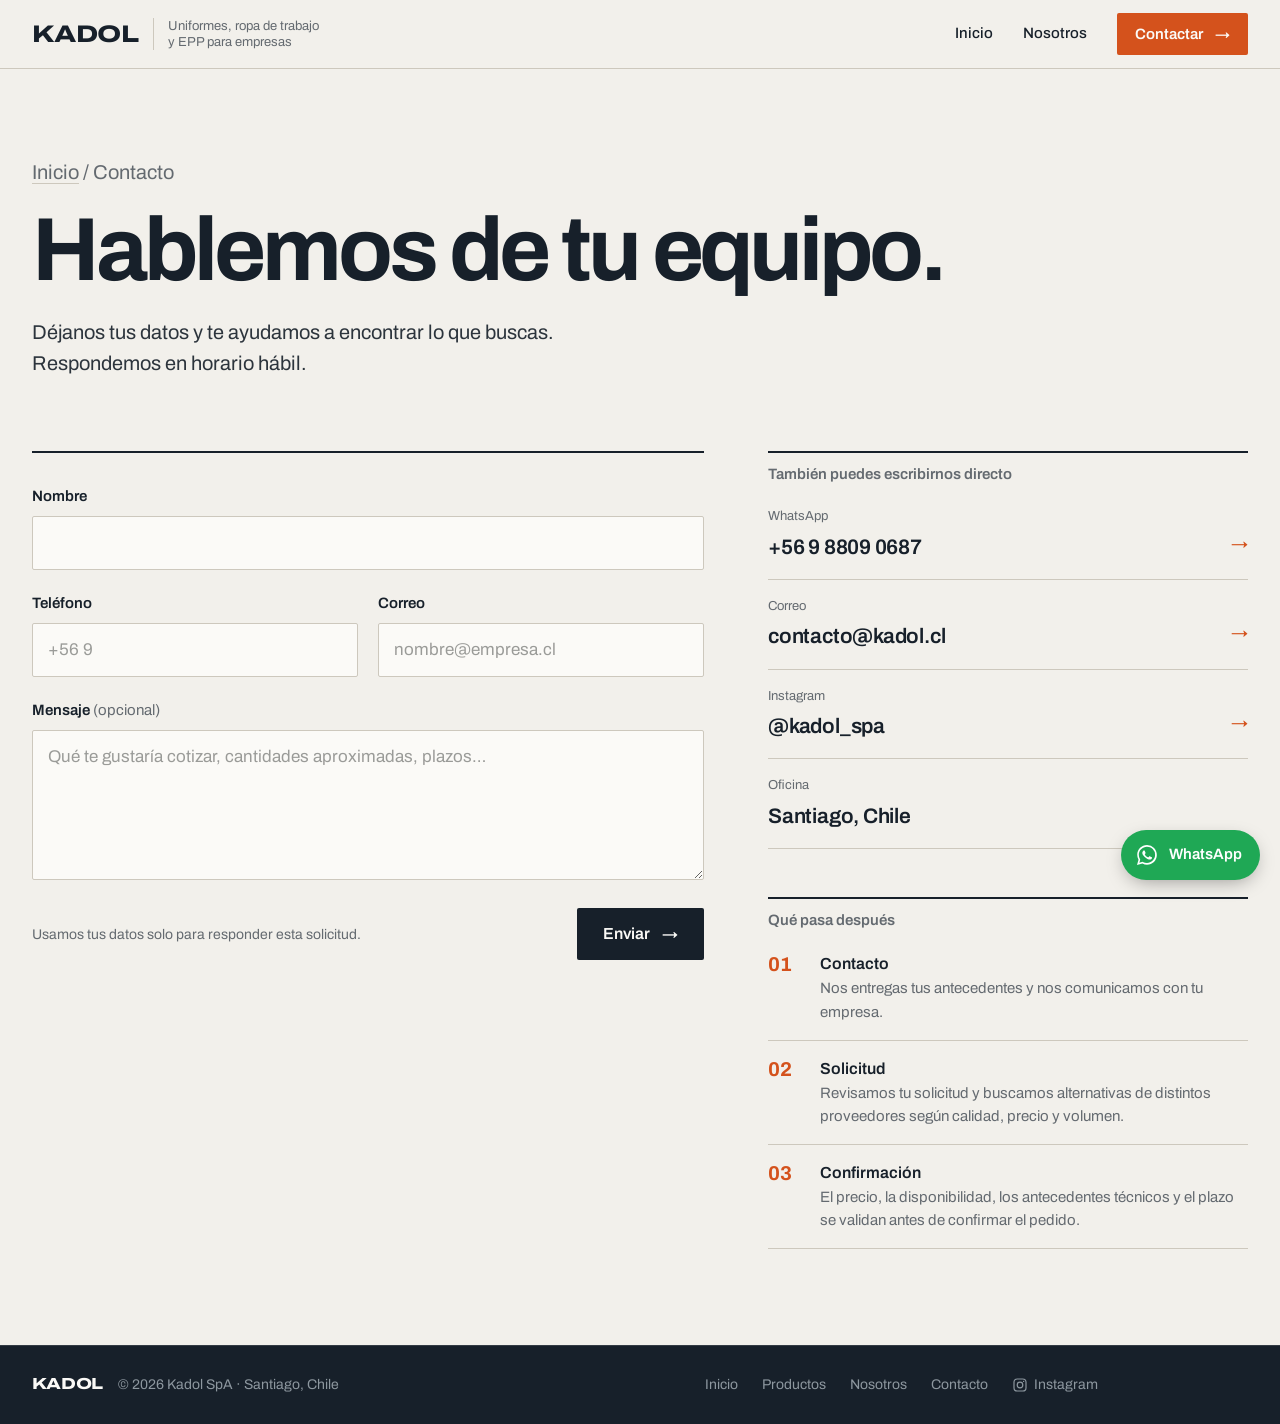
==== contacto.html @ 460bca26 "Rediseño y simplificación del sitio - Home con propuesta de valor, clientes, líneas de trabajo agrup" ====
<!DOCTYPE html>
<html lang="es-CL">
<head>
  <meta charset="UTF-8">
  <meta name="viewport" content="width=device-width, initial-scale=1">
  <title>Contacto | Kadol</title>
  <meta name="description" content="Déjanos tu nombre, teléfono y correo y te contactamos para cotizar uniformes, ropa de trabajo, calzado o EPP para tu empresa.">
  <link rel="canonical" href="https://kadoluniformes.cl/contacto.html">
  <meta property="og:type" content="website">
  <meta property="og:locale" content="es_CL">
  <meta property="og:site_name" content="Kadol">
  <meta property="og:title" content="Contacto | Kadol">
  <meta property="og:description" content="Déjanos tu nombre, teléfono y correo y te contactamos para cotizar uniformes, ropa de trabajo, calzado o EPP para tu empresa.">
  <meta property="og:url" content="https://kadoluniformes.cl/contacto.html">
  <meta property="og:image" content="https://kadoluniformes.cl/assets/img/og-kadol.jpg">
  <meta name="theme-color" content="#f2f0eb">
  <link rel="icon" href="assets/img/favicon.svg" type="image/svg+xml">
  <link rel="preconnect" href="https://fonts.googleapis.com">
  <link rel="preconnect" href="https://fonts.gstatic.com" crossorigin>
  <link href="https://fonts.googleapis.com/css2?family=Archivo:wdth,wght@100..125,400..800&amp;display=swap" rel="stylesheet">
  <link rel="stylesheet" href="assets/css/site.css">
</head>
<body>
  <header class="site-header">
    <div class="wrap">
      <a href="./" class="brand" aria-label="Kadol, inicio">
        <span class="wordmark">KADOL</span>
        <span class="brand-desc">Uniformes, ropa de trabajo<br>y EPP para empresas</span>
      </a>
      <nav class="nav" aria-label="Principal">
        <a href="./">Inicio</a>
        <a href="nosotros.html">Nosotros</a>
        <a href="contacto.html" class="btn" aria-current="page">Contactar <span class="arr" aria-hidden="true">→</span></a>
      </nav>
    </div>
  </header>

  <main>
    <section class="page-top">
      <div class="wrap">
        <p class="crumb"><a href="./">Inicio</a> / Contacto</p>
        <h1>Hablemos de tu equipo.</h1>
        <p>Déjanos tus datos y te ayudamos a encontrar lo que buscas. Respondemos en horario hábil.</p>
      </div>
    </section>

    <div class="wrap contact">
      <form id="contact-form" class="form" action="https://formsubmit.co/ajax/contacto@kadol.cl" method="POST" novalidate>
        <input type="hidden" name="_subject" value="Nuevo contacto desde kadoluniformes.cl">
        <input type="hidden" name="_template" value="table">
        <input type="hidden" name="_captcha" value="false">
        <input type="hidden" name="familia" value="">
        <div class="hp" aria-hidden="true"><label>No completar <input type="text" name="_honey" tabindex="-1" autocomplete="off"></label></div>
        <label class="field field--full">Nombre
          <input type="text" name="nombre" required autocomplete="name">
        </label>
        <label class="field">Teléfono
          <input type="tel" name="telefono" required autocomplete="tel" inputmode="tel" placeholder="+56 9">
        </label>
        <label class="field">Correo
          <input type="email" name="email" required autocomplete="email" placeholder="nombre@empresa.cl">
        </label>
        <label class="field field--full"><span>Mensaje <span class="opt">(opcional)</span></span>
          <textarea name="mensaje" rows="5" placeholder="Qué te gustaría cotizar, cantidades aproximadas, plazos…"></textarea>
        </label>
        <div id="form-status" class="form-status" role="status" aria-live="polite"></div>
        <div class="form-foot">
          <p class="form-note">Usamos tus datos solo para responder esta solicitud.</p>
          <button type="submit" class="btn">Enviar <span class="arr" aria-hidden="true">→</span></button>
        </div>
      </form>

      <aside class="side">
        <div>
          <h2>También puedes escribirnos directo</h2>
          <div class="side-list">
            <a href="https://wa.me/56988090687?text=Hola%20Kadol%2C%20quiero%20cotizar%20vestuario%20para%20mi%20equipo." target="_blank" rel="noopener"><small>WhatsApp</small><strong>+56 9 8809 0687</strong><span class="arr" aria-hidden="true">→</span></a>
            <a href="mailto:contacto@kadol.cl"><small>Correo</small><strong>contacto@kadol.cl</strong><span class="arr" aria-hidden="true">→</span></a>
            <a href="https://www.instagram.com/kadol_spa/" target="_blank" rel="noopener"><small>Instagram</small><strong>@kadol_spa</strong><span class="arr" aria-hidden="true">→</span></a>
            <div><small>Oficina</small><strong>Santiago, Chile</strong></div>
          </div>
        </div>
        <div>
          <h2>Qué pasa después</h2>
          <ol class="side-steps">
            <li><span class="num">01</span><span><b>Contacto</b>Nos entregas tus antecedentes y nos comunicamos con tu empresa.</span></li>
            <li><span class="num">02</span><span><b>Solicitud</b>Revisamos tu solicitud y buscamos alternativas de distintos proveedores según calidad, precio y volumen.</span></li>
            <li><span class="num">03</span><span><b>Confirmación</b>El precio, la disponibilidad, los antecedentes técnicos y el plazo se validan antes de confirmar el pedido.</span></li>
          </ol>
        </div>
      </aside>
    </div>
  </main>

  <footer class="site-footer">
    <div class="wrap">
      <p><span class="wordmark">KADOL</span> &copy; <span data-year>2026</span> Kadol SpA · Santiago, Chile</p>
      <nav aria-label="Pie de página">
        <a href="./">Inicio</a>
        <a href="./#familias">Productos</a>
        <a href="nosotros.html">Nosotros</a>
        <a href="contacto.html">Contacto</a>
        <a href="https://www.instagram.com/kadol_spa/" target="_blank" rel="noopener" class="social" aria-label="Instagram de Kadol"><svg viewBox="0 0 24 24" fill="none" stroke="currentColor" stroke-width="1.8" aria-hidden="true"><rect x="3" y="3" width="18" height="18" rx="5"/><circle cx="12" cy="12" r="4.2"/><circle cx="17.4" cy="6.6" r="1" fill="currentColor" stroke="none"/></svg>Instagram</a>
      </nav>
    </div>
  </footer>

  <a href="https://wa.me/56988090687?text=Hola%20Kadol%2C%20quiero%20cotizar%20vestuario%20para%20mi%20equipo." target="_blank" rel="noopener" class="wa" aria-label="Escríbenos por WhatsApp"><svg viewBox="0 0 24 24" fill="currentColor" aria-hidden="true"><path d="M19.05 4.91A9.82 9.82 0 0 0 12.03 2C6.62 2 2.22 6.39 2.22 11.8c0 1.73.45 3.42 1.3 4.91L2 22l5.43-1.43a9.76 9.76 0 0 0 4.6 1.17h.01c5.4 0 9.79-4.4 9.79-9.8 0-2.62-1.02-5.08-2.78-6.99ZM12.04 20.1a8.13 8.13 0 0 1-4.14-1.13l-.3-.18-3.22.85.86-3.14-.2-.32a8.14 8.14 0 0 1-1.25-4.37c0-4.49 3.66-8.15 8.16-8.15 2.18 0 4.23.85 5.77 2.39a8.09 8.09 0 0 1 2.38 5.77c0 4.5-3.65 8.16-8.15 8.16Zm4.47-6.12c-.24-.12-1.41-.7-1.63-.79-.22-.08-.38-.12-.54.12-.16.24-.62.79-.76.95-.14.16-.28.18-.52.06-.24-.12-1-.37-1.9-1.18-.7-.62-1.17-1.39-1.31-1.62-.14-.24-.01-.36.11-.48.11-.11.24-.28.36-.42.12-.14.16-.24.24-.4.08-.16.04-.3-.02-.42-.06-.12-.54-1.3-.74-1.79-.2-.47-.4-.4-.54-.41h-.46c-.16 0-.42.06-.64.3-.22.24-.84.82-.84 1.99s.86 2.3.98 2.46c.12.16 1.68 2.56 4.07 3.59.57.24 1.01.39 1.35.5.57.18 1.08.16 1.49.1.45-.07 1.41-.58 1.61-1.15.2-.56.2-1.05.14-1.15-.06-.1-.22-.16-.46-.28Z"/></svg><span>WhatsApp</span></a>
  <script>document.querySelectorAll('[data-year]').forEach(function (n) { n.textContent = new Date().getFullYear(); });</script>
  <script>
    (function () {
      var familias = {
        corporativo: 'Vestuario Corporativo',
        universidades: 'Universidades e Institutos Profesionales',
        colegios: 'Colegios',
        conserjeria: 'Conserjería y Recepción',
        guardias: 'Guardias de Seguridad',
        industrial: 'Vestuario Industrial',
        mineria: 'Vestuario para Minería',
        vial: 'Vestuario Vial',
        epp: 'Protección Personal · EPP',
        calzado: 'Calzado',
        medico: 'Personal Médico',
        tens: 'TENS y Personal de Salud',
        cocina: 'Personal de Cocina'
      };
      var form = document.getElementById('contact-form');
      var status = document.getElementById('form-status');
      var button = form.querySelector('button[type="submit"]');
      var label = button.innerHTML;
      var familia = new URLSearchParams(location.search).get('familia');
      if (familia && familias[familia]) {
        form.elements.familia.value = familias[familia];
        form.elements.mensaje.value = 'Me interesa cotizar: ' + familias[familia] + '.\n';
      }

      form.addEventListener('submit', function (event) {
        event.preventDefault();
        if (!form.reportValidity()) return;
        status.className = 'form-status';
        button.disabled = true;
        button.textContent = 'Enviando…';

        fetch(form.action, { method: 'POST', headers: { 'Accept': 'application/json' }, body: new FormData(form) })
          .then(function (res) { return res.json().then(function (data) { return { ok: res.ok, data: data }; }); })
          .then(function (r) {
            if (!r.ok || String(r.data.success) !== 'true') throw new Error(r.data.message || 'Error');
            form.reset();
            status.textContent = 'Gracias. Recibimos tus datos y te contactaremos a la brevedad.';
            status.className = 'form-status is-ok';
          })
          .catch(function () {
            status.innerHTML = 'No pudimos enviar el formulario. Escríbenos a <a href="mailto:contacto@kadol.cl">contacto@kadol.cl</a> o por <a href="https://wa.me/56988090687?text=Hola%20Kadol%2C%20quiero%20cotizar%20vestuario%20para%20mi%20equipo." target="_blank" rel="noopener">WhatsApp</a>.';
            status.className = 'form-status is-error';
          })
          .finally(function () {
            button.disabled = false;
            button.innerHTML = label;
          });
      });
    })();
  </script>
</body>
</html>
---- assets/css/site.css ----
/* Kadol — sistema visual tipo catálogo */
:root {
  --paper: #f2f0eb;
  --paper-2: #e7e3da;
  --white: #fbfaf7;
  --ink: #17202a;
  --text: #2c343c;
  --muted: #646a70;
  --rule: #cdc8bd;
  --rule-strong: #17202a;
  --accent: #d4521c;
  --wrap: 1280px;
  --gutter: 32px;
  --font: "Archivo", system-ui, -apple-system, "Segoe UI", sans-serif;
}

*, *::before, *::after { box-sizing: border-box; }
html { -webkit-text-size-adjust: 100%; scroll-behavior: smooth; }
body {
  margin: 0;
  font-family: var(--font);
  font-size: 17px;
  line-height: 1.55;
  color: var(--text);
  background: var(--paper);
  -webkit-font-smoothing: antialiased;
}
img { display: block; max-width: 100%; height: auto; }
a { color: inherit; text-decoration: none; }
p, h1, h2, h3, h4, ul, ol, figure { margin: 0; padding: 0; }
ul, ol { list-style: none; }
h1, h2, h3, h4 { color: var(--ink); font-weight: 700; letter-spacing: -0.025em; line-height: 1.02; text-wrap: balance; }
:focus-visible { outline: 2px solid var(--accent); outline-offset: 3px; }
[id] { scroll-margin-top: 80px; }

.wrap { width: 100%; max-width: var(--wrap); margin: 0 auto; padding: 0 var(--gutter); }
.num { font-variant-numeric: tabular-nums; }

/* Secciones: regla gruesa + índice, título en la columna de contenido */
.sec { padding: 96px 0; }
.sec-rule {
  display: grid;
  grid-template-columns: 3fr 9fr;
  gap: 32px;
  padding-top: 14px;
  border-top: 2px solid var(--rule-strong);
  margin-bottom: 40px;
  font-size: 14px;
  color: var(--muted);
}
.sec-rule b { color: var(--ink); font-weight: 600; }
.sec-title { display: grid; grid-template-columns: 3fr 9fr; gap: 32px; margin-bottom: 56px; }
.sec-title > * { grid-column: 2; }
.sec-title h2 { font-size: clamp(38px, 5.2vw, 72px); letter-spacing: -0.035em; }
.sec-title p { margin-top: 18px; max-width: 560px; font-size: 19px; color: var(--muted); }

/* Botones y enlaces */
.btn {
  display: inline-flex;
  align-items: center;
  gap: 12px;
  min-height: 52px;
  padding: 0 26px;
  background: var(--ink);
  color: var(--white);
  font: 600 16px/1 var(--font);
  border: 0;
  border-radius: 2px;
  cursor: pointer;
  transition: background-color .15s;
}
.btn:hover { background: var(--accent); }
.btn:disabled { opacity: .6; cursor: progress; }
.arr { display: inline-block; transition: transform .15s; }
.btn:hover .arr { transform: translateX(3px); }
.link { border-bottom: 1px solid currentColor; padding-bottom: 1px; transition: color .15s; }
.link:hover { color: var(--accent); }

/* Header */
.site-header { position: sticky; top: 0; z-index: 50; background: var(--paper); border-bottom: 1px solid var(--rule); }
.site-header .wrap { display: flex; align-items: center; justify-content: space-between; gap: 24px; height: 68px; }
.brand { display: flex; align-items: center; gap: 14px; color: var(--ink); }
.wordmark { font-size: 24px; font-weight: 800; font-stretch: 125%; letter-spacing: -0.01em; line-height: 1; }
.brand-desc { padding-left: 14px; border-left: 1px solid var(--rule); font-size: 13px; line-height: 1.25; color: var(--muted); }
.nav { display: flex; align-items: center; gap: 30px; font-size: 15px; font-weight: 500; }
.nav a:not(.btn) { color: var(--ink); padding: 4px 0; border-bottom: 1px solid transparent; transition: border-color .15s; }
.nav a:not(.btn):hover { border-color: var(--rule); }
.nav a[aria-current="page"] { border-color: var(--ink); }
.nav .btn { min-height: 42px; padding: 0 18px; font-size: 15px; }
.nav .btn[aria-current="page"] { background: var(--accent); }

/* Portada */
.cover { padding: 56px 0 0; }
.cover-grid { display: grid; grid-template-columns: 6fr 6fr; gap: 56px; align-items: end; }
.cover h1 { font-size: clamp(44px, 5.8vw, 84px); letter-spacing: -0.04em; line-height: .96; }
.cover h1 span { color: var(--accent); }
.cover-lead { margin-top: 28px; max-width: 520px; font-size: 20px; line-height: 1.5; }
.cover-actions { display: flex; flex-wrap: wrap; align-items: center; gap: 14px 28px; margin-top: 36px; font-size: 16px; }
.cover-copy { padding-bottom: 8px; }
.cover-plates { display: grid; grid-template-columns: 1fr 1fr; gap: 10px; }
.plate { position: relative; overflow: hidden; background: #d9dadc; }
.plate img { width: 100%; height: 100%; object-fit: cover; }
.plate:not(.plate--wide) { aspect-ratio: 4 / 5; }
.plate--wide { grid-column: 1 / -1; aspect-ratio: 18 / 5; }
.plate figcaption { position: absolute; left: 10px; bottom: 10px; padding: 4px 8px; background: var(--white); color: var(--ink); font-size: 12px; font-weight: 500; line-height: 1.3; }
.facts { display: grid; grid-template-columns: repeat(4, 1fr); margin-top: 56px; border-top: 1px solid var(--rule); border-bottom: 1px solid var(--rule); }
.facts li { padding: 22px 24px 22px 0; }
.facts li + li { padding-left: 24px; border-left: 1px solid var(--rule); }
.facts strong { display: block; font-size: 34px; font-weight: 700; font-stretch: 112%; letter-spacing: -0.02em; line-height: 1; color: var(--ink); font-variant-numeric: tabular-nums; }
.facts span { display: block; margin-top: 8px; font-size: 14px; color: var(--muted); }

/* Clientes: tabla de logos */
.logo-table { display: grid; grid-template-columns: repeat(6, 1fr); background: #fff; border-top: 1px solid var(--rule); border-left: 1px solid var(--rule); }
.logo-table li { display: grid; place-items: center; height: 104px; padding: 18px 22px; border-right: 1px solid var(--rule); border-bottom: 1px solid var(--rule); }
.logo-table img { width: auto; max-width: 100%; max-height: 44px; object-fit: contain; filter: grayscale(1); opacity: .8; transition: filter .2s, opacity .2s; }
.logo-table li:hover img { filter: none; opacity: 1; }

/* Familias agrupadas por rubro */
.group { display: grid; grid-template-columns: 3fr 9fr; gap: 32px; padding: 24px 0 64px; border-top: 1px solid var(--rule); }
.group:last-child { padding-bottom: 0; }
.group-head { position: sticky; top: 92px; align-self: start; }
.group-head .num { display: block; font-size: 14px; font-weight: 600; color: var(--accent); }
.group-head h3 { margin-top: 8px; font-size: 26px; letter-spacing: -0.02em; }
.group-head p { margin-top: 10px; max-width: 240px; font-size: 15px; color: var(--muted); }
.tiles { display: grid; grid-template-columns: repeat(3, 1fr); gap: 36px 20px; }
.tile { display: flex; flex-direction: column; color: var(--ink); }
.tile-img { aspect-ratio: 4 / 3; overflow: hidden; background: #d9dadc; }
.tile-img img { width: 100%; height: 100%; object-fit: cover; transition: transform .5s cubic-bezier(.2,.7,.2,1); }
.tile:hover .tile-img img { transform: scale(1.025); }
.tile--wide { grid-column: span 2; }
.tile--wide .tile-img { aspect-ratio: auto; flex: 1; min-height: 160px; }
.tile-cap { display: grid; grid-template-columns: 1fr auto; gap: 4px 12px; padding-top: 14px; }
.tile-cap h4 { font-size: 18px; font-weight: 600; letter-spacing: -0.01em; line-height: 1.25; }
.tile-cap p { grid-column: 1 / -1; font-size: 15px; line-height: 1.5; color: var(--muted); }
.tile-cap .arr { font-size: 18px; line-height: 1.25; color: var(--accent); opacity: 0; transform: translateX(-4px); transition: opacity .15s, transform .15s; }
.tile:hover h4 { text-decoration: underline; text-underline-offset: 3px; text-decoration-thickness: 1px; }
.tile:hover .tile-cap .arr { opacity: 1; transform: none; }
.tile-type { display: flex; flex-direction: column; justify-content: space-between; aspect-ratio: 4 / 3; padding: 20px; background: var(--paper-2); transition: background-color .2s; }
.tile:hover .tile-type { background: #ddd8cc; }
.tile-type b { font-size: clamp(22px, 2.3vw, 30px); font-weight: 700; font-stretch: 112%; letter-spacing: -0.02em; line-height: 1.04; }
.tile-type small { font-size: 13px; color: var(--muted); }
.tile--ask .tile-type { background: var(--ink); color: var(--white); }
.tile--ask:hover .tile-type { background: var(--accent); }
.tile--ask .tile-type small { color: rgba(251,250,247,.75); }

/* Proceso */
.steps { display: grid; grid-template-columns: 3fr 9fr; gap: 32px; }
.steps ol { grid-column: 2; display: grid; grid-template-columns: repeat(3, 1fr); border-top: 1px solid var(--rule); }
.steps li { padding: 24px 28px 8px 0; }
.steps li + li { padding-left: 28px; border-left: 1px solid var(--rule); }
.steps .num { display: block; font-size: 64px; font-weight: 700; font-stretch: 112%; line-height: 1; letter-spacing: -0.04em; color: var(--accent); }
.steps h3 { margin-top: 20px; font-size: 24px; }
.steps p { margin-top: 10px; font-size: 16px; color: var(--muted); }

/* Marcas */
.brand-row { display: grid; grid-template-columns: repeat(7, 1fr); gap: 8px 32px; align-items: center; }
.brand-row li { display: grid; place-items: center; height: 84px; }
.brand-row img { width: auto; max-width: 100%; max-height: 40px; object-fit: contain; filter: grayscale(1); mix-blend-mode: multiply; opacity: .75; transition: opacity .2s, filter .2s; }
.brand-row li:hover img { filter: none; opacity: 1; }

/* Cierre */
.close { background: var(--ink); color: #c8ced3; }
.close .wrap { display: grid; grid-template-columns: 6fr 6fr; gap: 56px; padding-top: 96px; padding-bottom: 96px; }
.close h2 { color: var(--white); font-size: clamp(40px, 5.4vw, 76px); letter-spacing: -0.04em; }
.close p { margin-top: 22px; max-width: 460px; font-size: 18px; }
.channels { align-self: end; border-top: 1px solid rgba(255,255,255,.2); }
.channels a { display: grid; grid-template-columns: 120px 1fr auto; align-items: center; gap: 16px; padding: 24px 0; border-bottom: 1px solid rgba(255,255,255,.2); color: var(--white); transition: color .15s, padding-left .2s; }
.channels a:hover { color: #ff8a57; padding-left: 8px; }
.channels small { font-size: 14px; color: #8d979f; }
.channels strong { font-size: clamp(20px, 2.2vw, 28px); font-weight: 600; letter-spacing: -0.015em; }
.channels .arr { font-size: 24px; }

/* Páginas interiores */
.page-top { padding: 64px 0 72px; }
.crumb { font-size: 14px; color: var(--muted); }
.crumb a { border-bottom: 1px solid var(--rule); }
.crumb a:hover { color: var(--ink); }
.page-top h1 { margin-top: 20px; max-width: 920px; font-size: clamp(46px, 7vw, 104px); letter-spacing: -0.045em; line-height: .95; }
.page-top p { margin-top: 24px; max-width: 580px; font-size: 20px; }

/* Contacto */
.contact { display: grid; grid-template-columns: 7fr 5fr; gap: 64px; align-items: start; padding-bottom: 96px; }
.form { display: grid; grid-template-columns: 1fr 1fr; gap: 22px 20px; padding-top: 32px; border-top: 2px solid var(--rule-strong); }
.field { display: grid; gap: 8px; font-size: 15px; font-weight: 600; color: var(--ink); }
.field--full { grid-column: 1 / -1; }
.field .opt { font-weight: 400; color: var(--muted); }
.field input, .field textarea { width: 100%; padding: 14px 15px; font: 400 17px/1.4 var(--font); color: var(--ink); background: var(--white); border: 1px solid var(--rule); border-radius: 2px; transition: border-color .15s; }
.field input::placeholder, .field textarea::placeholder { color: #9a9b98; }
.field textarea { min-height: 150px; resize: vertical; }
.field input:hover, .field textarea:hover { border-color: #a9a397; }
.field input:focus, .field textarea:focus { outline: none; border-color: var(--ink); box-shadow: inset 0 0 0 1px var(--ink); }
.form-foot { grid-column: 1 / -1; display: flex; flex-wrap: wrap; align-items: center; justify-content: space-between; gap: 16px; margin-top: 6px; }
.form-note { font-size: 14px; color: var(--muted); }
.form-status { grid-column: 1 / -1; display: none; padding: 14px 16px; font-size: 16px; border-left: 3px solid; }
.form-status a { border-bottom: 1px solid currentColor; }
.form-status.is-ok { display: block; background: #e3eee4; border-color: #2f7a43; color: #1d4d2a; }
.form-status.is-error { display: block; background: #f6e3dc; border-color: var(--accent); color: #7a2a0c; }
.hp { position: absolute; left: -9999px; width: 1px; height: 1px; overflow: hidden; }
.side { display: grid; gap: 48px; }
.side h2 { padding-top: 14px; border-top: 2px solid var(--rule-strong); font-size: 15px; font-weight: 600; letter-spacing: 0; color: var(--muted); }
.side-list { margin-top: 8px; }
.side-list a, .side-list div { display: grid; grid-template-columns: 1fr auto; gap: 4px 12px; padding: 16px 0; border-bottom: 1px solid var(--rule); }
.side-list small { grid-column: 1 / -1; font-size: 13px; color: var(--muted); }
.side-list strong { font-size: 21px; font-weight: 600; color: var(--ink); letter-spacing: -0.01em; transition: color .15s; }
.side-list .arr { color: var(--accent); }
.side-list a:hover strong { color: var(--accent); }
.side-steps { margin-top: 8px; }
.side-steps li { display: grid; grid-template-columns: 44px 1fr; gap: 8px; padding: 16px 0; border-bottom: 1px solid var(--rule); font-size: 15px; color: var(--muted); }
.side-steps .num { font-size: 20px; font-weight: 700; line-height: 1.2; color: var(--accent); }
.side-steps b { display: block; font-size: 16px; font-weight: 600; color: var(--ink); }

/* Nosotros */
.story { display: grid; grid-template-columns: 3fr 9fr; gap: 32px; }
.story-body { grid-column: 2; display: grid; grid-template-columns: 5fr 4fr; gap: 48px; align-items: start; }
.story-lead { font-size: clamp(24px, 2.4vw, 32px); line-height: 1.3; letter-spacing: -0.015em; color: var(--ink); }
.story-text { display: grid; gap: 18px; margin-top: 28px; }
.story figcaption { margin-top: 10px; font-size: 13px; color: var(--muted); }
.ledger { grid-column: 2; display: grid; grid-template-columns: repeat(3, 1fr); margin-top: 72px; border-top: 1px solid var(--rule); }
.ledger li { padding: 24px 28px 0 0; }
.ledger li + li { padding-left: 28px; border-left: 1px solid var(--rule); }
.ledger strong { display: block; font-size: 52px; font-weight: 700; font-stretch: 112%; line-height: 1; letter-spacing: -0.03em; color: var(--ink); }
.ledger h3 { margin-top: 14px; font-size: 19px; letter-spacing: -0.01em; }
.ledger p { margin-top: 8px; font-size: 15px; color: var(--muted); }
.gallery { columns: 4 220px; column-gap: 10px; }
.gallery button { display: block; width: 100%; margin: 0 0 10px; padding: 0; border: 0; background: #d9dadc; cursor: zoom-in; break-inside: avoid; }
.gallery img { width: 100%; transition: opacity .2s; }
.gallery button:hover img { opacity: .85; }
.lightbox { position: fixed; inset: 0; z-index: 100; display: none; place-items: center; padding: 24px; background: rgba(23,32,42,.96); }
.lightbox.is-open { display: grid; }
.lightbox img { max-width: 100%; max-height: 88vh; object-fit: contain; }
.lightbox-close { position: absolute; top: 16px; right: 16px; padding: 10px 14px; border: 1px solid rgba(255,255,255,.35); border-radius: 2px; background: transparent; color: var(--white); font: 500 15px/1 var(--font); cursor: pointer; }
.lightbox-close:hover { background: var(--white); color: var(--ink); }

/* Footer */
.site-footer { background: var(--ink); color: #8d979f; font-size: 14px; }
.site-footer .wrap { display: flex; flex-wrap: wrap; align-items: center; justify-content: space-between; gap: 16px 32px; padding-top: 28px; padding-bottom: 28px; border-top: 1px solid rgba(255,255,255,.12); }
.site-footer nav { display: flex; flex-wrap: wrap; gap: 8px 24px; }
.site-footer a:hover { color: var(--white); }
.site-footer .social { display: inline-flex; align-items: center; gap: 6px; }
.site-footer .social svg { width: 16px; height: 16px; }
.site-footer .wordmark { margin-right: 12px; font-size: 16px; color: var(--white); }

@media (min-width: 761px) { .site-footer .wrap { padding-right: calc(var(--gutter) + 150px); } }

/* WhatsApp */
.wa { position: fixed; right: 20px; bottom: 20px; z-index: 60; display: inline-flex; align-items: center; gap: 10px; height: 50px; padding: 0 18px 0 14px; border-radius: 25px; background: #1fa855; color: #fff; font-size: 15px; font-weight: 600; box-shadow: 0 6px 20px -6px rgba(0,0,0,.4); transition: background-color .15s; }
.wa:hover { background: #178f47; }
.wa svg { width: 24px; height: 24px; }

/* Responsive */
@media (max-width: 1080px) {
  .cover-grid, .close .wrap, .contact { grid-template-columns: 1fr; }
  .cover-grid { gap: 40px; }
  .logo-table { grid-template-columns: repeat(4, 1fr); }
  .brand-row { grid-template-columns: repeat(5, 1fr); }
  .group, .sec-title, .steps, .story { grid-template-columns: 1fr; gap: 20px; }
  .sec-rule { grid-template-columns: 48px 1fr; gap: 12px; }
  .sec-title > *, .steps ol, .ledger, .story-body { grid-column: 1; }
  .group-head { position: static; }
  .group-head p { max-width: 520px; }
  .story-body { grid-template-columns: 1fr; }
}
@media (max-width: 760px) {
  :root { --gutter: 16px; }
  body { font-size: 16px; }
  .sec { padding: 64px 0; }
  .sec-rule { margin-bottom: 24px; }
  .sec-title { margin-bottom: 36px; }
  .sec-title p { font-size: 17px; }
  .site-header .wrap { height: 60px; }
  .brand-desc { display: none; }
  .nav .btn { min-height: 38px; padding: 0 14px; font-size: 14px; }
  .nav { gap: 18px; }
  .cover { padding-top: 36px; }
  .cover-lead { font-size: 18px; }
  .facts { grid-template-columns: 1fr 1fr; margin-top: 40px; }
  .facts li, .facts li + li { padding: 18px 12px 18px 0; border-left: 0; }
  .facts li:nth-child(even) { padding-left: 16px; border-left: 1px solid var(--rule); }
  .facts li:nth-child(n+3) { border-top: 1px solid var(--rule); }
  .facts strong { font-size: 28px; }
  .logo-table { grid-template-columns: repeat(3, 1fr); }
  .logo-table li { height: 76px; padding: 12px 14px; }
  .logo-table img { max-height: 34px; }
  .group { padding-bottom: 48px; }
  .tiles { grid-template-columns: 1fr 1fr; gap: 28px 12px; }
  .tile--wide .tile-img { min-height: 0; aspect-ratio: 2 / 1; flex: none; }
  .tile-cap h4 { font-size: 16px; }
  .tile-cap p { font-size: 14px; }
  .tile-cap .arr { display: none; }
  .tile-type { padding: 14px; }
  .tile-type b { font-size: 19px; }
  .steps ol, .ledger { grid-template-columns: 1fr; }
  .steps li, .steps li + li, .ledger li, .ledger li + li { padding: 20px 0; border-left: 0; }
  .steps li + li, .ledger li + li { border-top: 1px solid var(--rule); }
  .steps .num { font-size: 48px; }
  .ledger { margin-top: 48px; }
  .brand-row { grid-template-columns: repeat(3, 1fr); gap: 4px 20px; }
  .brand-row li { height: 64px; }
  .close .wrap { padding-top: 64px; padding-bottom: 64px; gap: 40px; }
  .channels a { grid-template-columns: 1fr auto; gap: 2px 12px; padding: 18px 0; }
  .channels small { grid-column: 1 / -1; }
  .page-top { padding: 40px 0 48px; }
  .page-top p { font-size: 18px; }
  .contact { padding-bottom: 64px; gap: 48px; }
  .form { grid-template-columns: 1fr; }
  .wa { width: 52px; height: 52px; padding: 0; justify-content: center; }
  .site-footer .wrap { padding-bottom: 88px; }
  .wa span { display: none; }
}
@media (max-width: 380px) {
  .wordmark { font-size: 20px; }
  .nav { gap: 12px; font-size: 14px; }
}
@media (prefers-reduced-motion: reduce) {
  html { scroll-behavior: auto; }
  *, *::before, *::after { transition: none !important; }
}
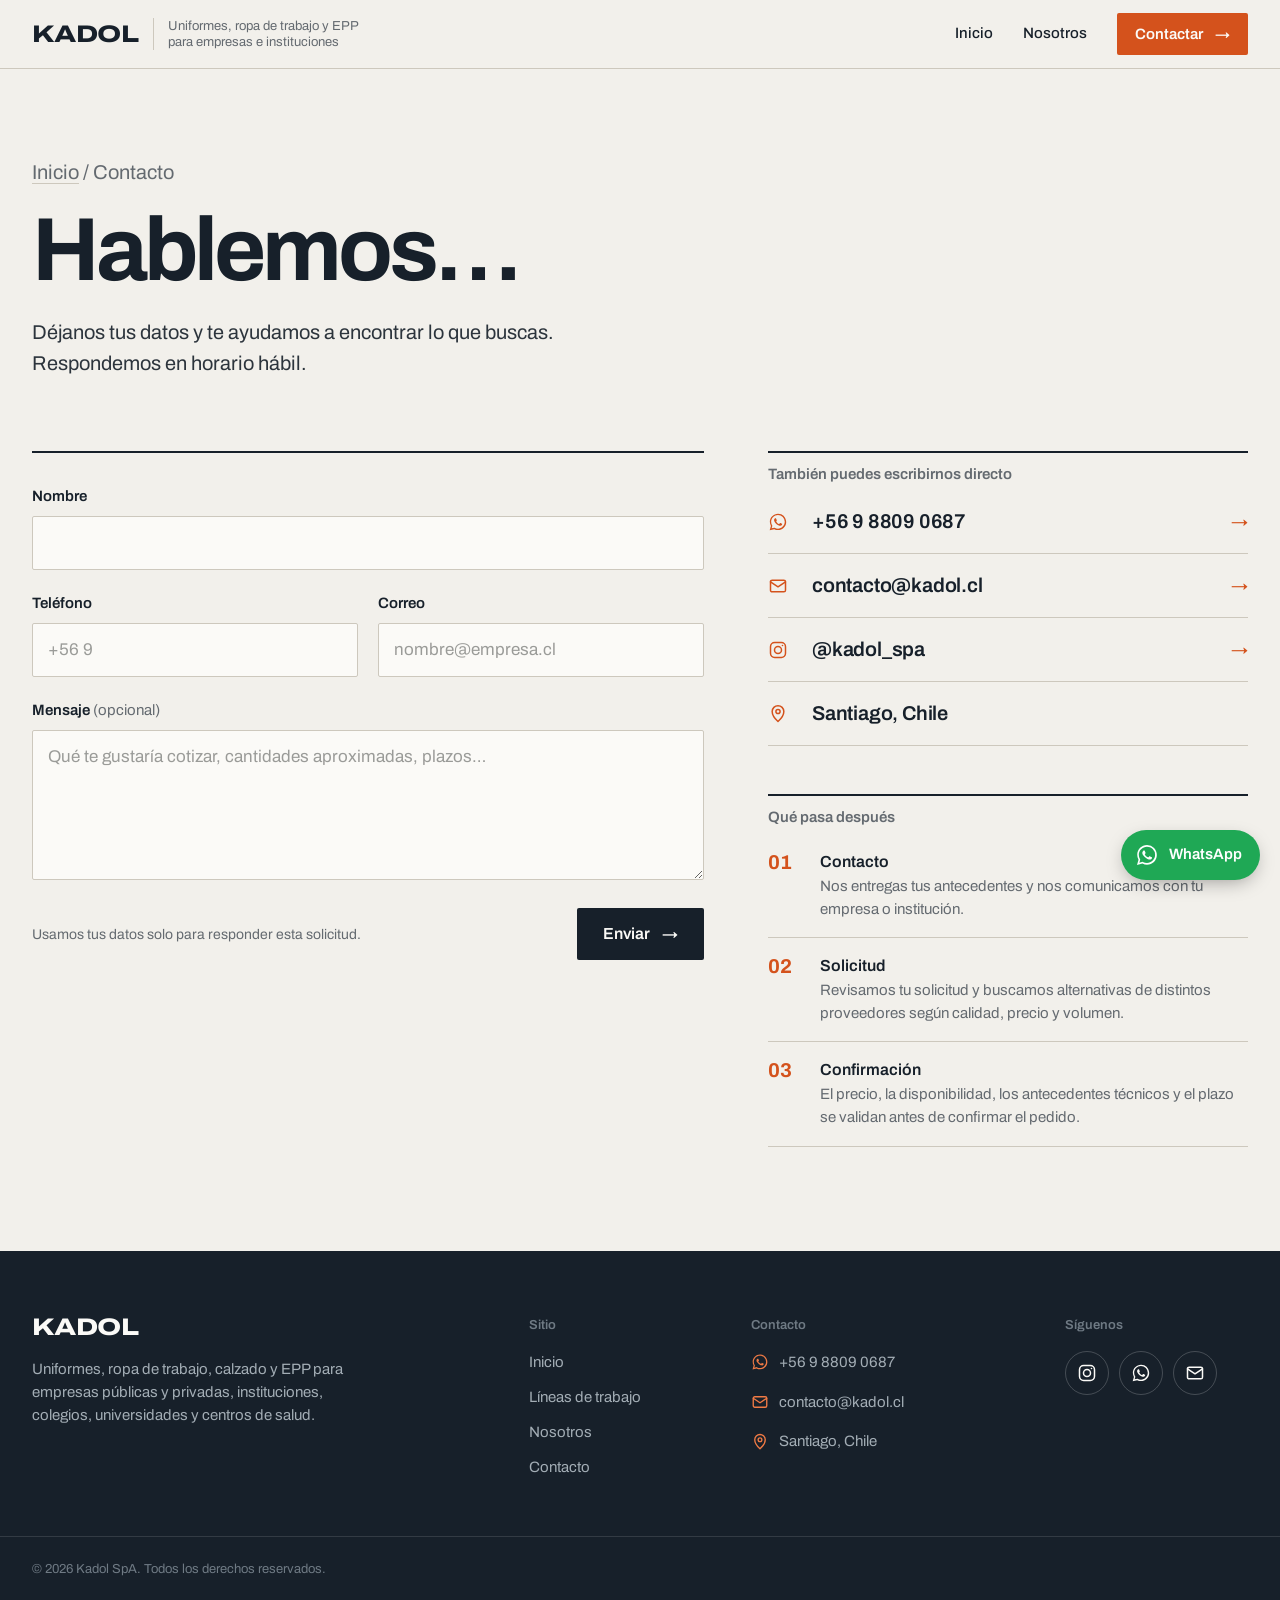
==== commit e866063e: "Ajustes según feedback del cliente (Modificación e Inclusiones 1.10) - Portada: nuevo H1 y bajada, p" ====
--- a/contacto.html
+++ b/contacto.html
@@ -4,13 +4,13 @@
   <meta charset="UTF-8">
   <meta name="viewport" content="width=device-width, initial-scale=1">
   <title>Contacto | Kadol</title>
-  <meta name="description" content="Déjanos tu nombre, teléfono y correo y te contactamos para cotizar uniformes, ropa de trabajo, calzado o EPP para tu empresa.">
+  <meta name="description" content="Déjanos tu nombre, teléfono y correo y te contactamos para cotizar uniformes, ropa de trabajo, calzado o EPP para tu empresa o institución.">
   <link rel="canonical" href="https://kadoluniformes.cl/contacto.html">
   <meta property="og:type" content="website">
   <meta property="og:locale" content="es_CL">
   <meta property="og:site_name" content="Kadol">
   <meta property="og:title" content="Contacto | Kadol">
-  <meta property="og:description" content="Déjanos tu nombre, teléfono y correo y te contactamos para cotizar uniformes, ropa de trabajo, calzado o EPP para tu empresa.">
+  <meta property="og:description" content="Déjanos tu nombre, teléfono y correo y te contactamos para cotizar uniformes, ropa de trabajo, calzado o EPP para tu empresa o institución.">
   <meta property="og:url" content="https://kadoluniformes.cl/contacto.html">
   <meta property="og:image" content="https://kadoluniformes.cl/assets/img/og-kadol.jpg">
   <meta name="theme-color" content="#f2f0eb">
@@ -25,7 +25,7 @@
     <div class="wrap">
       <a href="./" class="brand" aria-label="Kadol, inicio">
         <span class="wordmark">KADOL</span>
-        <span class="brand-desc">Uniformes, ropa de trabajo<br>y EPP para empresas</span>
+        <span class="brand-desc">Uniformes, ropa de trabajo y EPP<br>para empresas e instituciones</span>
       </a>
       <nav class="nav" aria-label="Principal">
         <a href="./">Inicio</a>
@@ -39,7 +39,7 @@
     <section class="page-top">
       <div class="wrap">
         <p class="crumb"><a href="./">Inicio</a> / Contacto</p>
-        <h1>Hablemos de tu equipo.</h1>
+        <h1>Hablemos…</h1>
         <p>Déjanos tus datos y te ayudamos a encontrar lo que buscas. Respondemos en horario hábil.</p>
       </div>
     </section>
@@ -74,16 +74,16 @@
         <div>
           <h2>También puedes escribirnos directo</h2>
           <div class="side-list">
-            <a href="https://wa.me/56988090687?text=Hola%20Kadol%2C%20quiero%20cotizar%20vestuario%20para%20mi%20equipo." target="_blank" rel="noopener"><small>WhatsApp</small><strong>+56 9 8809 0687</strong><span class="arr" aria-hidden="true">→</span></a>
-            <a href="mailto:contacto@kadol.cl"><small>Correo</small><strong>contacto@kadol.cl</strong><span class="arr" aria-hidden="true">→</span></a>
-            <a href="https://www.instagram.com/kadol_spa/" target="_blank" rel="noopener"><small>Instagram</small><strong>@kadol_spa</strong><span class="arr" aria-hidden="true">→</span></a>
-            <div><small>Oficina</small><strong>Santiago, Chile</strong></div>
+            <a href="https://wa.me/56988090687?text=Hola%20Kadol%2C%20quiero%20cotizar%20vestuario%20para%20mi%20equipo." target="_blank" rel="noopener"><span class="sr-only">WhatsApp: </span><svg class="icon" viewBox="0 0 24 24" fill="currentColor" aria-hidden="true"><path d="M19.05 4.91A9.82 9.82 0 0 0 12.03 2C6.62 2 2.22 6.39 2.22 11.8c0 1.73.45 3.42 1.3 4.91L2 22l5.43-1.43a9.76 9.76 0 0 0 4.6 1.17h.01c5.4 0 9.79-4.4 9.79-9.8 0-2.62-1.02-5.08-2.78-6.99ZM12.04 20.1a8.13 8.13 0 0 1-4.14-1.13l-.3-.18-3.22.85.86-3.14-.2-.32a8.14 8.14 0 0 1-1.25-4.37c0-4.49 3.66-8.15 8.16-8.15 2.18 0 4.23.85 5.77 2.39a8.09 8.09 0 0 1 2.38 5.77c0 4.5-3.65 8.16-8.15 8.16Zm4.47-6.12c-.24-.12-1.41-.7-1.63-.79-.22-.08-.38-.12-.54.12-.16.24-.62.79-.76.95-.14.16-.28.18-.52.06-.24-.12-1-.37-1.9-1.18-.7-.62-1.17-1.39-1.31-1.62-.14-.24-.01-.36.11-.48.11-.11.24-.28.36-.42.12-.14.16-.24.24-.4.08-.16.04-.3-.02-.42-.06-.12-.54-1.3-.74-1.79-.2-.47-.4-.4-.54-.41h-.46c-.16 0-.42.06-.64.3-.22.24-.84.82-.84 1.99s.86 2.3.98 2.46c.12.16 1.68 2.56 4.07 3.59.57.24 1.01.39 1.35.5.57.18 1.08.16 1.49.1.45-.07 1.41-.58 1.61-1.15.2-.56.2-1.05.14-1.15-.06-.1-.22-.16-.46-.28Z"/></svg><strong>+56 9 8809 0687</strong><span class="arr" aria-hidden="true">→</span></a>
+            <a href="mailto:contacto@kadol.cl"><span class="sr-only">Correo: </span><svg class="icon" viewBox="0 0 24 24" fill="none" stroke="currentColor" stroke-width="1.8" stroke-linecap="round" stroke-linejoin="round" aria-hidden="true"><rect x="3" y="5" width="18" height="14" rx="2"/><path d="m3 7 9 6 9-6"/></svg><strong>contacto@kadol.cl</strong><span class="arr" aria-hidden="true">→</span></a>
+            <a href="https://www.instagram.com/kadol_spa/" target="_blank" rel="noopener"><span class="sr-only">Instagram: </span><svg class="icon" viewBox="0 0 24 24" fill="none" stroke="currentColor" stroke-width="1.8" stroke-linecap="round" stroke-linejoin="round" aria-hidden="true"><rect x="3" y="3" width="18" height="18" rx="5"/><circle cx="12" cy="12" r="4.2"/><circle cx="17.4" cy="6.6" r="1" fill="currentColor" stroke="none"/></svg><strong>@kadol_spa</strong><span class="arr" aria-hidden="true">→</span></a>
+            <div><svg class="icon" viewBox="0 0 24 24" fill="none" stroke="currentColor" stroke-width="1.8" stroke-linecap="round" stroke-linejoin="round" aria-hidden="true"><path d="M12 21s-7-6.2-7-12a7 7 0 1 1 14 0c0 5.8-7 12-7 12Z"/><circle cx="12" cy="9" r="2.5"/></svg><strong>Santiago, Chile</strong></div>
           </div>
         </div>
         <div>
           <h2>Qué pasa después</h2>
           <ol class="side-steps">
-            <li><span class="num">01</span><span><b>Contacto</b>Nos entregas tus antecedentes y nos comunicamos con tu empresa.</span></li>
+            <li><span class="num">01</span><span><b>Contacto</b>Nos entregas tus antecedentes y nos comunicamos con tu empresa o institución.</span></li>
             <li><span class="num">02</span><span><b>Solicitud</b>Revisamos tu solicitud y buscamos alternativas de distintos proveedores según calidad, precio y volumen.</span></li>
             <li><span class="num">03</span><span><b>Confirmación</b>El precio, la disponibilidad, los antecedentes técnicos y el plazo se validan antes de confirmar el pedido.</span></li>
           </ol>
@@ -93,16 +93,38 @@
   </main>
 
   <footer class="site-footer">
-    <div class="wrap">
-      <p><span class="wordmark">KADOL</span> &copy; <span data-year>2026</span> Kadol SpA · Santiago, Chile</p>
-      <nav aria-label="Pie de página">
-        <a href="./">Inicio</a>
-        <a href="./#familias">Productos</a>
-        <a href="nosotros.html">Nosotros</a>
-        <a href="contacto.html">Contacto</a>
-        <a href="https://www.instagram.com/kadol_spa/" target="_blank" rel="noopener" class="social" aria-label="Instagram de Kadol"><svg viewBox="0 0 24 24" fill="none" stroke="currentColor" stroke-width="1.8" aria-hidden="true"><rect x="3" y="3" width="18" height="18" rx="5"/><circle cx="12" cy="12" r="4.2"/><circle cx="17.4" cy="6.6" r="1" fill="currentColor" stroke="none"/></svg>Instagram</a>
+    <div class="wrap footer-grid">
+      <div class="footer-about">
+        <a href="./" class="wordmark">KADOL</a>
+        <p>Uniformes, ropa de trabajo, calzado y EPP para empresas públicas y privadas, instituciones, colegios, universidades y centros de salud.</p>
+      </div>
+      <nav aria-label="Sitio">
+        <p class="footer-title">Sitio</p>
+        <ul class="footer-list">
+          <li><a href="./">Inicio</a></li>
+          <li><a href="./#lineas">Líneas de trabajo</a></li>
+          <li><a href="nosotros.html">Nosotros</a></li>
+          <li><a href="contacto.html">Contacto</a></li>
+        </ul>
       </nav>
+      <div>
+        <p class="footer-title">Contacto</p>
+        <ul class="footer-list">
+          <li><a href="https://wa.me/56988090687?text=Hola%20Kadol%2C%20quiero%20cotizar%20vestuario%20para%20mi%20equipo." target="_blank" rel="noopener"><svg class="icon" viewBox="0 0 24 24" fill="currentColor" aria-hidden="true"><path d="M19.05 4.91A9.82 9.82 0 0 0 12.03 2C6.62 2 2.22 6.39 2.22 11.8c0 1.73.45 3.42 1.3 4.91L2 22l5.43-1.43a9.76 9.76 0 0 0 4.6 1.17h.01c5.4 0 9.79-4.4 9.79-9.8 0-2.62-1.02-5.08-2.78-6.99ZM12.04 20.1a8.13 8.13 0 0 1-4.14-1.13l-.3-.18-3.22.85.86-3.14-.2-.32a8.14 8.14 0 0 1-1.25-4.37c0-4.49 3.66-8.15 8.16-8.15 2.18 0 4.23.85 5.77 2.39a8.09 8.09 0 0 1 2.38 5.77c0 4.5-3.65 8.16-8.15 8.16Zm4.47-6.12c-.24-.12-1.41-.7-1.63-.79-.22-.08-.38-.12-.54.12-.16.24-.62.79-.76.95-.14.16-.28.18-.52.06-.24-.12-1-.37-1.9-1.18-.7-.62-1.17-1.39-1.31-1.62-.14-.24-.01-.36.11-.48.11-.11.24-.28.36-.42.12-.14.16-.24.24-.4.08-.16.04-.3-.02-.42-.06-.12-.54-1.3-.74-1.79-.2-.47-.4-.4-.54-.41h-.46c-.16 0-.42.06-.64.3-.22.24-.84.82-.84 1.99s.86 2.3.98 2.46c.12.16 1.68 2.56 4.07 3.59.57.24 1.01.39 1.35.5.57.18 1.08.16 1.49.1.45-.07 1.41-.58 1.61-1.15.2-.56.2-1.05.14-1.15-.06-.1-.22-.16-.46-.28Z"/></svg>+56 9 8809 0687</a></li>
+          <li><a href="mailto:contacto@kadol.cl"><svg class="icon" viewBox="0 0 24 24" fill="none" stroke="currentColor" stroke-width="1.8" stroke-linecap="round" stroke-linejoin="round" aria-hidden="true"><rect x="3" y="5" width="18" height="14" rx="2"/><path d="m3 7 9 6 9-6"/></svg>contacto@kadol.cl</a></li>
+          <li><span><svg class="icon" viewBox="0 0 24 24" fill="none" stroke="currentColor" stroke-width="1.8" stroke-linecap="round" stroke-linejoin="round" aria-hidden="true"><path d="M12 21s-7-6.2-7-12a7 7 0 1 1 14 0c0 5.8-7 12-7 12Z"/><circle cx="12" cy="9" r="2.5"/></svg>Santiago, Chile</span></li>
+        </ul>
+      </div>
+      <div>
+        <p class="footer-title">Síguenos</p>
+        <div class="social">
+          <a href="https://www.instagram.com/kadol_spa/" target="_blank" rel="noopener" aria-label="Instagram de Kadol"><svg class="icon" viewBox="0 0 24 24" fill="none" stroke="currentColor" stroke-width="1.8" stroke-linecap="round" stroke-linejoin="round" aria-hidden="true"><rect x="3" y="3" width="18" height="18" rx="5"/><circle cx="12" cy="12" r="4.2"/><circle cx="17.4" cy="6.6" r="1" fill="currentColor" stroke="none"/></svg></a>
+          <a href="https://wa.me/56988090687?text=Hola%20Kadol%2C%20quiero%20cotizar%20vestuario%20para%20mi%20equipo." target="_blank" rel="noopener" aria-label="WhatsApp de Kadol"><svg class="icon" viewBox="0 0 24 24" fill="currentColor" aria-hidden="true"><path d="M19.05 4.91A9.82 9.82 0 0 0 12.03 2C6.62 2 2.22 6.39 2.22 11.8c0 1.73.45 3.42 1.3 4.91L2 22l5.43-1.43a9.76 9.76 0 0 0 4.6 1.17h.01c5.4 0 9.79-4.4 9.79-9.8 0-2.62-1.02-5.08-2.78-6.99ZM12.04 20.1a8.13 8.13 0 0 1-4.14-1.13l-.3-.18-3.22.85.86-3.14-.2-.32a8.14 8.14 0 0 1-1.25-4.37c0-4.49 3.66-8.15 8.16-8.15 2.18 0 4.23.85 5.77 2.39a8.09 8.09 0 0 1 2.38 5.77c0 4.5-3.65 8.16-8.15 8.16Zm4.47-6.12c-.24-.12-1.41-.7-1.63-.79-.22-.08-.38-.12-.54.12-.16.24-.62.79-.76.95-.14.16-.28.18-.52.06-.24-.12-1-.37-1.9-1.18-.7-.62-1.17-1.39-1.31-1.62-.14-.24-.01-.36.11-.48.11-.11.24-.28.36-.42.12-.14.16-.24.24-.4.08-.16.04-.3-.02-.42-.06-.12-.54-1.3-.74-1.79-.2-.47-.4-.4-.54-.41h-.46c-.16 0-.42.06-.64.3-.22.24-.84.82-.84 1.99s.86 2.3.98 2.46c.12.16 1.68 2.56 4.07 3.59.57.24 1.01.39 1.35.5.57.18 1.08.16 1.49.1.45-.07 1.41-.58 1.61-1.15.2-.56.2-1.05.14-1.15-.06-.1-.22-.16-.46-.28Z"/></svg></a>
+          <a href="mailto:contacto@kadol.cl" aria-label="Correo de Kadol"><svg class="icon" viewBox="0 0 24 24" fill="none" stroke="currentColor" stroke-width="1.8" stroke-linecap="round" stroke-linejoin="round" aria-hidden="true"><rect x="3" y="5" width="18" height="14" rx="2"/><path d="m3 7 9 6 9-6"/></svg></a>
+        </div>
+      </div>
     </div>
+    <div class="wrap footer-bottom">&copy; <span data-year>2026</span> Kadol SpA. Todos los derechos reservados.</div>
   </footer>
 
   <a href="https://wa.me/56988090687?text=Hola%20Kadol%2C%20quiero%20cotizar%20vestuario%20para%20mi%20equipo." target="_blank" rel="noopener" class="wa" aria-label="Escríbenos por WhatsApp"><svg viewBox="0 0 24 24" fill="currentColor" aria-hidden="true"><path d="M19.05 4.91A9.82 9.82 0 0 0 12.03 2C6.62 2 2.22 6.39 2.22 11.8c0 1.73.45 3.42 1.3 4.91L2 22l5.43-1.43a9.76 9.76 0 0 0 4.6 1.17h.01c5.4 0 9.79-4.4 9.79-9.8 0-2.62-1.02-5.08-2.78-6.99ZM12.04 20.1a8.13 8.13 0 0 1-4.14-1.13l-.3-.18-3.22.85.86-3.14-.2-.32a8.14 8.14 0 0 1-1.25-4.37c0-4.49 3.66-8.15 8.16-8.15 2.18 0 4.23.85 5.77 2.39a8.09 8.09 0 0 1 2.38 5.77c0 4.5-3.65 8.16-8.15 8.16Zm4.47-6.12c-.24-.12-1.41-.7-1.63-.79-.22-.08-.38-.12-.54.12-.16.24-.62.79-.76.95-.14.16-.28.18-.52.06-.24-.12-1-.37-1.9-1.18-.7-.62-1.17-1.39-1.31-1.62-.14-.24-.01-.36.11-.48.11-.11.24-.28.36-.42.12-.14.16-.24.24-.4.08-.16.04-.3-.02-.42-.06-.12-.54-1.3-.74-1.79-.2-.47-.4-.4-.54-.41h-.46c-.16 0-.42.06-.64.3-.22.24-.84.82-.84 1.99s.86 2.3.98 2.46c.12.16 1.68 2.56 4.07 3.59.57.24 1.01.39 1.35.5.57.18 1.08.16 1.49.1.45-.07 1.41-.58 1.61-1.15.2-.56.2-1.05.14-1.15-.06-.1-.22-.16-.46-.28Z"/></svg><span>WhatsApp</span></a>
@@ -112,7 +134,7 @@
       var familias = {
         corporativo: 'Vestuario Corporativo',
         universidades: 'Universidades e Institutos Profesionales',
-        colegios: 'Colegios',
+        colegios: 'Colegios y Liceos',
         conserjeria: 'Conserjería y Recepción',
         guardias: 'Guardias de Seguridad',
         industrial: 'Vestuario Industrial',
--- a/assets/css/site.css
+++ b/assets/css/site.css
@@ -1,14 +1,17 @@
-/* Kadol — sistema visual tipo catálogo */
+/* Kadol — sistema visual */
 :root {
   --paper: #f2f0eb;
   --paper-2: #e7e3da;
   --white: #fbfaf7;
   --ink: #17202a;
+  --ink-2: #212c37;
+  --ink-3: #2b3743;
   --text: #2c343c;
   --muted: #646a70;
   --rule: #cdc8bd;
-  --rule-strong: #17202a;
   --accent: #d4521c;
+  --accent-light: #f07a45;
+  --radius-card: 16px;
   --wrap: 1280px;
   --gutter: 32px;
   --font: "Archivo", system-ui, -apple-system, "Segoe UI", sans-serif;
@@ -32,27 +35,22 @@
 h1, h2, h3, h4 { color: var(--ink); font-weight: 700; letter-spacing: -0.025em; line-height: 1.02; text-wrap: balance; }
 :focus-visible { outline: 2px solid var(--accent); outline-offset: 3px; }
 [id] { scroll-margin-top: 80px; }
+.sr-only { position: absolute; width: 1px; height: 1px; overflow: hidden; clip: rect(0 0 0 0); white-space: nowrap; }
 
 .wrap { width: 100%; max-width: var(--wrap); margin: 0 auto; padding: 0 var(--gutter); }
-.num { font-variant-numeric: tabular-nums; }
-
-/* Secciones: regla gruesa + índice, título en la columna de contenido */
-.sec { padding: 96px 0; }
-.sec-rule {
-  display: grid;
-  grid-template-columns: 3fr 9fr;
-  gap: 32px;
-  padding-top: 14px;
-  border-top: 2px solid var(--rule-strong);
-  margin-bottom: 40px;
-  font-size: 14px;
-  color: var(--muted);
-}
-.sec-rule b { color: var(--ink); font-weight: 600; }
-.sec-title { display: grid; grid-template-columns: 3fr 9fr; gap: 32px; margin-bottom: 56px; }
-.sec-title > * { grid-column: 2; }
-.sec-title h2 { font-size: clamp(38px, 5.2vw, 72px); letter-spacing: -0.035em; }
-.sec-title p { margin-top: 18px; max-width: 560px; font-size: 19px; color: var(--muted); }
+.icon { width: 20px; height: 20px; flex: none; }
+
+/* Secciones */
+.sec { padding: 104px 0; }
+.sec--flush { padding-top: 0; }
+.sec--ink { background: var(--ink); color: #c8ced3; }
+.sec-head { max-width: 860px; margin-bottom: 56px; }
+.kicker { display: block; margin-bottom: 16px; font-size: 17px; font-weight: 600; color: var(--accent); }
+.sec-head h2 { font-size: clamp(38px, 5.2vw, 72px); letter-spacing: -0.035em; }
+.sec-head p { margin-top: 20px; max-width: 600px; font-size: 19px; color: var(--muted); }
+.sec--ink h2, .sec--ink h3, .sec--ink h4 { color: var(--white); }
+.sec--ink .kicker { color: var(--accent-light); }
+.sec--ink .sec-head p { color: #a3adb5; }
 
 /* Botones y enlaces */
 .btn {
@@ -92,10 +90,10 @@
 /* Portada */
 .cover { padding: 56px 0 0; }
 .cover-grid { display: grid; grid-template-columns: 6fr 6fr; gap: 56px; align-items: end; }
-.cover h1 { font-size: clamp(44px, 5.8vw, 84px); letter-spacing: -0.04em; line-height: .96; }
+.cover h1 { font-size: clamp(48px, 6.6vw, 100px); letter-spacing: -0.04em; line-height: .98; }
 .cover h1 span { color: var(--accent); }
-.cover-lead { margin-top: 28px; max-width: 520px; font-size: 20px; line-height: 1.5; }
-.cover-actions { display: flex; flex-wrap: wrap; align-items: center; gap: 14px 28px; margin-top: 36px; font-size: 16px; }
+.cover-lead { margin-top: 28px; max-width: 480px; font-size: 20px; line-height: 1.5; }
+.cover-actions { display: flex; flex-wrap: wrap; align-items: center; gap: 14px 28px; margin-top: 32px; font-size: 16px; }
 .cover-copy { padding-bottom: 8px; }
 .cover-plates { display: grid; grid-template-columns: 1fr 1fr; gap: 10px; }
 .plate { position: relative; overflow: hidden; background: #d9dadc; }
@@ -109,64 +107,86 @@
 .facts strong { display: block; font-size: 34px; font-weight: 700; font-stretch: 112%; letter-spacing: -0.02em; line-height: 1; color: var(--ink); font-variant-numeric: tabular-nums; }
 .facts span { display: block; margin-top: 8px; font-size: 14px; color: var(--muted); }
 
-/* Clientes: tabla de logos */
-.logo-table { display: grid; grid-template-columns: repeat(6, 1fr); background: #fff; border-top: 1px solid var(--rule); border-left: 1px solid var(--rule); }
-.logo-table li { display: grid; place-items: center; height: 104px; padding: 18px 22px; border-right: 1px solid var(--rule); border-bottom: 1px solid var(--rule); }
-.logo-table img { width: auto; max-width: 100%; max-height: 44px; object-fit: contain; filter: grayscale(1); opacity: .8; transition: filter .2s, opacity .2s; }
-.logo-table li:hover img { filter: none; opacity: 1; }
-
-/* Familias agrupadas por rubro */
-.group { display: grid; grid-template-columns: 3fr 9fr; gap: 32px; padding: 24px 0 64px; border-top: 1px solid var(--rule); }
-.group:last-child { padding-bottom: 0; }
-.group-head { position: sticky; top: 92px; align-self: start; }
-.group-head .num { display: block; font-size: 14px; font-weight: 600; color: var(--accent); }
-.group-head h3 { margin-top: 8px; font-size: 26px; letter-spacing: -0.02em; }
-.group-head p { margin-top: 10px; max-width: 240px; font-size: 15px; color: var(--muted); }
-.tiles { display: grid; grid-template-columns: repeat(3, 1fr); gap: 36px 20px; }
-.tile { display: flex; flex-direction: column; color: var(--ink); }
-.tile-img { aspect-ratio: 4 / 3; overflow: hidden; background: #d9dadc; }
-.tile-img img { width: 100%; height: 100%; object-fit: cover; transition: transform .5s cubic-bezier(.2,.7,.2,1); }
+/* Tarjetas de logo (clientes y marcas) */
+.logo-card {
+  display: grid;
+  place-items: center;
+  height: 120px;
+  padding: 18px 24px;
+  background: #fff;
+  border: 1px solid #e2ded5;
+  border-radius: var(--radius-card);
+}
+.logo-card img { width: auto; max-width: 100%; max-height: 64px; object-fit: contain; filter: grayscale(1); transition: filter .2s; }
+.logo-card:hover img { filter: none; }
+
+/* Clientes: dos filas de carrusel independientes, la segunda desfasada */
+.marquee {
+  display: grid;
+  gap: 16px;
+  overflow: hidden;
+  -webkit-mask-image: linear-gradient(90deg, transparent, #000 6%, #000 94%, transparent);
+  mask-image: linear-gradient(90deg, transparent, #000 6%, #000 94%, transparent);
+}
+.marquee-row:nth-child(2) { margin-left: -113px; }
+.marquee-track { display: flex; width: max-content; animation: marquee var(--dur, 80s) linear infinite; }
+.marquee:hover .marquee-track { animation-play-state: paused; }
+.marquee-set { display: flex; gap: 16px; padding-right: 16px; }
+.marquee-set .logo-card { width: 210px; }
+@keyframes marquee { to { transform: translateX(-50%); } }
+
+/* Líneas de trabajo */
+.group { padding-top: 28px; border-top: 1px solid rgba(255,255,255,.16); }
+.group + .group { margin-top: 72px; }
+.group-head { display: flex; flex-wrap: wrap; align-items: baseline; gap: 6px 20px; margin-bottom: 28px; }
+.group-head h3 { font-size: 30px; letter-spacing: -0.02em; }
+.group-head p { font-size: 16px; color: #a3adb5; }
+.tiles { display: grid; grid-template-columns: repeat(3, 1fr); gap: 40px 20px; grid-auto-flow: dense; }
+.tile { display: flex; flex-direction: column; color: var(--white); }
+.tile-img { position: relative; aspect-ratio: 1 / 1; overflow: hidden; background: var(--ink-3); }
+.tile-img img { position: absolute; inset: 0; width: 100%; height: 100%; object-fit: cover; transition: transform .5s cubic-bezier(.2,.7,.2,1); }
 .tile:hover .tile-img img { transform: scale(1.025); }
 .tile--wide { grid-column: span 2; }
-.tile--wide .tile-img { aspect-ratio: auto; flex: 1; min-height: 160px; }
-.tile-cap { display: grid; grid-template-columns: 1fr auto; gap: 4px 12px; padding-top: 14px; }
-.tile-cap h4 { font-size: 18px; font-weight: 600; letter-spacing: -0.01em; line-height: 1.25; }
-.tile-cap p { grid-column: 1 / -1; font-size: 15px; line-height: 1.5; color: var(--muted); }
-.tile-cap .arr { font-size: 18px; line-height: 1.25; color: var(--accent); opacity: 0; transform: translateX(-4px); transition: opacity .15s, transform .15s; }
+.tile--wide .tile-img { aspect-ratio: auto; flex: 1; min-height: 200px; }
+.tile--full { grid-column: 1 / -1; }
+.tile--full .tile-img { aspect-ratio: 3 / 1; }
+.tile-cap { display: grid; grid-template-columns: 1fr auto; gap: 4px 12px; padding-top: 16px; }
+.tile-cap h4 { font-size: 20px; font-weight: 600; letter-spacing: -0.01em; line-height: 1.25; }
+.tile-cap p { grid-column: 1 / -1; font-size: 15px; line-height: 1.5; color: #a3adb5; }
+.tile-cap .arr { font-size: 20px; line-height: 1.25; color: var(--accent-light); opacity: 0; transform: translateX(-4px); transition: opacity .15s, transform .15s; }
 .tile:hover h4 { text-decoration: underline; text-underline-offset: 3px; text-decoration-thickness: 1px; }
 .tile:hover .tile-cap .arr { opacity: 1; transform: none; }
-.tile-type { display: flex; flex-direction: column; justify-content: space-between; aspect-ratio: 4 / 3; padding: 20px; background: var(--paper-2); transition: background-color .2s; }
-.tile:hover .tile-type { background: #ddd8cc; }
-.tile-type b { font-size: clamp(22px, 2.3vw, 30px); font-weight: 700; font-stretch: 112%; letter-spacing: -0.02em; line-height: 1.04; }
-.tile-type small { font-size: 13px; color: var(--muted); }
-.tile--ask .tile-type { background: var(--ink); color: var(--white); }
-.tile--ask:hover .tile-type { background: var(--accent); }
-.tile--ask .tile-type small { color: rgba(251,250,247,.75); }
+.tile-type { display: flex; flex-direction: column; justify-content: space-between; aspect-ratio: 1 / 1; padding: 24px; background: var(--ink-2); border: 1px solid rgba(255,255,255,.12); transition: background-color .2s; }
+.tile:hover .tile-type { background: var(--ink-3); }
+.tile-type b { font-size: clamp(24px, 2.4vw, 32px); font-weight: 700; font-stretch: 112%; letter-spacing: -0.02em; line-height: 1.06; color: var(--white); }
+.tile-type small { font-size: 15px; color: #a3adb5; }
+.tile-type small .arr { color: var(--accent-light); }
+.tile--ask .tile-type { background: var(--accent); border-color: var(--accent); }
+.tile--ask:hover .tile-type { background: #bd4614; }
+.tile--ask .tile-type small, .tile--ask .tile-type small .arr { color: rgba(255,255,255,.9); }
 
 /* Proceso */
-.steps { display: grid; grid-template-columns: 3fr 9fr; gap: 32px; }
-.steps ol { grid-column: 2; display: grid; grid-template-columns: repeat(3, 1fr); border-top: 1px solid var(--rule); }
-.steps li { padding: 24px 28px 8px 0; }
-.steps li + li { padding-left: 28px; border-left: 1px solid var(--rule); }
+.steps { display: grid; grid-template-columns: repeat(3, 1fr); border-top: 1px solid var(--rule); }
+.steps li { padding: 28px 32px 8px 0; }
+.steps li + li { padding-left: 32px; border-left: 1px solid var(--rule); }
 .steps .num { display: block; font-size: 64px; font-weight: 700; font-stretch: 112%; line-height: 1; letter-spacing: -0.04em; color: var(--accent); }
-.steps h3 { margin-top: 20px; font-size: 24px; }
+.steps h3 { margin-top: 20px; font-size: 26px; }
 .steps p { margin-top: 10px; font-size: 16px; color: var(--muted); }
 
 /* Marcas */
-.brand-row { display: grid; grid-template-columns: repeat(7, 1fr); gap: 8px 32px; align-items: center; }
-.brand-row li { display: grid; place-items: center; height: 84px; }
-.brand-row img { width: auto; max-width: 100%; max-height: 40px; object-fit: contain; filter: grayscale(1); mix-blend-mode: multiply; opacity: .75; transition: opacity .2s, filter .2s; }
-.brand-row li:hover img { filter: none; opacity: 1; }
+.brand-grid { display: grid; grid-template-columns: repeat(7, 1fr); gap: 14px; }
+.brand-grid .logo-card { height: 104px; padding: 16px 18px; }
+.brand-grid .logo-card img { max-height: 52px; }
 
 /* Cierre */
-.close { background: var(--ink); color: #c8ced3; }
-.close .wrap { display: grid; grid-template-columns: 6fr 6fr; gap: 56px; padding-top: 96px; padding-bottom: 96px; }
+.close { background: var(--ink); color: #c8ced3; border-bottom: 1px solid rgba(255,255,255,.12); }
+.close .wrap { display: grid; grid-template-columns: 6fr 6fr; gap: 56px; padding-top: 104px; padding-bottom: 104px; }
 .close h2 { color: var(--white); font-size: clamp(40px, 5.4vw, 76px); letter-spacing: -0.04em; }
 .close p { margin-top: 22px; max-width: 460px; font-size: 18px; }
 .channels { align-self: end; border-top: 1px solid rgba(255,255,255,.2); }
-.channels a { display: grid; grid-template-columns: 120px 1fr auto; align-items: center; gap: 16px; padding: 24px 0; border-bottom: 1px solid rgba(255,255,255,.2); color: var(--white); transition: color .15s, padding-left .2s; }
-.channels a:hover { color: #ff8a57; padding-left: 8px; }
-.channels small { font-size: 14px; color: #8d979f; }
+.channels a { display: grid; grid-template-columns: 44px 1fr auto; align-items: center; gap: 16px; padding: 22px 0; border-bottom: 1px solid rgba(255,255,255,.2); color: var(--white); transition: color .15s, padding-left .2s; }
+.channels a:hover { color: var(--accent-light); padding-left: 8px; }
+.channels .icon { width: 26px; height: 26px; color: var(--accent-light); }
 .channels strong { font-size: clamp(20px, 2.2vw, 28px); font-weight: 600; letter-spacing: -0.015em; }
 .channels .arr { font-size: 24px; }
 
@@ -179,8 +199,8 @@
 .page-top p { margin-top: 24px; max-width: 580px; font-size: 20px; }
 
 /* Contacto */
-.contact { display: grid; grid-template-columns: 7fr 5fr; gap: 64px; align-items: start; padding-bottom: 96px; }
-.form { display: grid; grid-template-columns: 1fr 1fr; gap: 22px 20px; padding-top: 32px; border-top: 2px solid var(--rule-strong); }
+.contact { display: grid; grid-template-columns: 7fr 5fr; gap: 64px; align-items: start; padding-bottom: 104px; }
+.form { display: grid; grid-template-columns: 1fr 1fr; gap: 22px 20px; padding-top: 32px; border-top: 2px solid var(--ink); }
 .field { display: grid; gap: 8px; font-size: 15px; font-weight: 600; color: var(--ink); }
 .field--full { grid-column: 1 / -1; }
 .field .opt { font-weight: 400; color: var(--muted); }
@@ -197,11 +217,11 @@
 .form-status.is-error { display: block; background: #f6e3dc; border-color: var(--accent); color: #7a2a0c; }
 .hp { position: absolute; left: -9999px; width: 1px; height: 1px; overflow: hidden; }
 .side { display: grid; gap: 48px; }
-.side h2 { padding-top: 14px; border-top: 2px solid var(--rule-strong); font-size: 15px; font-weight: 600; letter-spacing: 0; color: var(--muted); }
+.side h2 { padding-top: 14px; border-top: 2px solid var(--ink); font-size: 15px; font-weight: 600; letter-spacing: 0; color: var(--muted); }
 .side-list { margin-top: 8px; }
-.side-list a, .side-list div { display: grid; grid-template-columns: 1fr auto; gap: 4px 12px; padding: 16px 0; border-bottom: 1px solid var(--rule); }
-.side-list small { grid-column: 1 / -1; font-size: 13px; color: var(--muted); }
-.side-list strong { font-size: 21px; font-weight: 600; color: var(--ink); letter-spacing: -0.01em; transition: color .15s; }
+.side-list a, .side-list div { display: grid; grid-template-columns: 32px 1fr auto; align-items: center; gap: 12px; padding: 16px 0; border-bottom: 1px solid var(--rule); }
+.side-list .icon { color: var(--accent); }
+.side-list strong { font-size: 20px; font-weight: 600; color: var(--ink); letter-spacing: -0.01em; transition: color .15s; }
 .side-list .arr { color: var(--accent); }
 .side-list a:hover strong { color: var(--accent); }
 .side-steps { margin-top: 8px; }
@@ -210,14 +230,13 @@
 .side-steps b { display: block; font-size: 16px; font-weight: 600; color: var(--ink); }
 
 /* Nosotros */
-.story { display: grid; grid-template-columns: 3fr 9fr; gap: 32px; }
-.story-body { grid-column: 2; display: grid; grid-template-columns: 5fr 4fr; gap: 48px; align-items: start; }
+.story { display: grid; grid-template-columns: 7fr 5fr; gap: 64px; align-items: start; }
 .story-lead { font-size: clamp(24px, 2.4vw, 32px); line-height: 1.3; letter-spacing: -0.015em; color: var(--ink); }
-.story-text { display: grid; gap: 18px; margin-top: 28px; }
+.story-text { display: grid; gap: 18px; margin-top: 28px; max-width: 640px; }
 .story figcaption { margin-top: 10px; font-size: 13px; color: var(--muted); }
-.ledger { grid-column: 2; display: grid; grid-template-columns: repeat(3, 1fr); margin-top: 72px; border-top: 1px solid var(--rule); }
-.ledger li { padding: 24px 28px 0 0; }
-.ledger li + li { padding-left: 28px; border-left: 1px solid var(--rule); }
+.ledger { display: grid; grid-template-columns: repeat(3, 1fr); margin-top: 80px; border-top: 1px solid var(--rule); }
+.ledger li { padding: 24px 32px 0 0; }
+.ledger li + li { padding-left: 32px; border-left: 1px solid var(--rule); }
 .ledger strong { display: block; font-size: 52px; font-weight: 700; font-stretch: 112%; line-height: 1; letter-spacing: -0.03em; color: var(--ink); }
 .ledger h3 { margin-top: 14px; font-size: 19px; letter-spacing: -0.01em; }
 .ledger p { margin-top: 8px; font-size: 15px; color: var(--muted); }
@@ -232,15 +251,20 @@
 .lightbox-close:hover { background: var(--white); color: var(--ink); }
 
 /* Footer */
-.site-footer { background: var(--ink); color: #8d979f; font-size: 14px; }
-.site-footer .wrap { display: flex; flex-wrap: wrap; align-items: center; justify-content: space-between; gap: 16px 32px; padding-top: 28px; padding-bottom: 28px; border-top: 1px solid rgba(255,255,255,.12); }
-.site-footer nav { display: flex; flex-wrap: wrap; gap: 8px 24px; }
-.site-footer a:hover { color: var(--white); }
-.site-footer .social { display: inline-flex; align-items: center; gap: 6px; }
-.site-footer .social svg { width: 16px; height: 16px; }
-.site-footer .wordmark { margin-right: 12px; font-size: 16px; color: var(--white); }
-
-@media (min-width: 761px) { .site-footer .wrap { padding-right: calc(var(--gutter) + 150px); } }
+.site-footer { background: var(--ink); color: #a3adb5; font-size: 15px; }
+.footer-grid { display: grid; grid-template-columns: 5fr 2fr 3fr 2fr; gap: 40px; padding-top: 64px; padding-bottom: 56px; }
+.footer-grid .wordmark { color: var(--white); }
+.footer-about p { margin-top: 16px; max-width: 340px; }
+.footer-title { margin-bottom: 16px; font-size: 13px; font-weight: 600; color: #6f7a84; }
+.footer-list { display: grid; gap: 12px; }
+.footer-list a, .footer-list span { display: inline-flex; align-items: center; gap: 10px; transition: color .15s; }
+.footer-list a:hover { color: var(--white); }
+.footer-list .icon { width: 18px; height: 18px; color: var(--accent-light); }
+.social { display: flex; gap: 10px; }
+.social a { display: grid; place-items: center; width: 44px; height: 44px; border: 1px solid rgba(255,255,255,.2); border-radius: 50%; color: var(--white); transition: background-color .15s, border-color .15s; }
+.social a:hover { background: var(--accent); border-color: var(--accent); }
+.social .icon { width: 20px; height: 20px; }
+.footer-bottom { padding-top: 22px; padding-bottom: 22px; border-top: 1px solid rgba(255,255,255,.12); font-size: 13px; color: #6f7a84; }
 
 /* WhatsApp */
 .wa { position: fixed; right: 20px; bottom: 20px; z-index: 60; display: inline-flex; align-items: center; gap: 10px; height: 50px; padding: 0 18px 0 14px; border-radius: 25px; background: #1fa855; color: #fff; font-size: 15px; font-weight: 600; box-shadow: 0 6px 20px -6px rgba(0,0,0,.4); transition: background-color .15s; }
@@ -249,62 +273,63 @@
 
 /* Responsive */
 @media (max-width: 1080px) {
-  .cover-grid, .close .wrap, .contact { grid-template-columns: 1fr; }
+  .cover-grid, .close .wrap, .contact, .story { grid-template-columns: 1fr; }
   .cover-grid { gap: 40px; }
-  .logo-table { grid-template-columns: repeat(4, 1fr); }
-  .brand-row { grid-template-columns: repeat(5, 1fr); }
-  .group, .sec-title, .steps, .story { grid-template-columns: 1fr; gap: 20px; }
-  .sec-rule { grid-template-columns: 48px 1fr; gap: 12px; }
-  .sec-title > *, .steps ol, .ledger, .story-body { grid-column: 1; }
-  .group-head { position: static; }
-  .group-head p { max-width: 520px; }
-  .story-body { grid-template-columns: 1fr; }
+  .brand-grid { grid-template-columns: repeat(5, 1fr); }
+  .footer-grid { grid-template-columns: 1fr 1fr; }
 }
 @media (max-width: 760px) {
-  :root { --gutter: 16px; }
+  :root { --gutter: 16px; --radius-card: 12px; }
   body { font-size: 16px; }
-  .sec { padding: 64px 0; }
-  .sec-rule { margin-bottom: 24px; }
-  .sec-title { margin-bottom: 36px; }
-  .sec-title p { font-size: 17px; }
+  .sec { padding: 72px 0; }
+  .sec--flush { padding-top: 0; }
+  .sec-head { margin-bottom: 36px; }
+  .sec-head p { font-size: 17px; }
+  .kicker { font-size: 15px; margin-bottom: 12px; }
   .site-header .wrap { height: 60px; }
   .brand-desc { display: none; }
+  .nav { gap: 18px; }
   .nav .btn { min-height: 38px; padding: 0 14px; font-size: 14px; }
-  .nav { gap: 18px; }
   .cover { padding-top: 36px; }
-  .cover-lead { font-size: 18px; }
+  .cover-lead { font-size: 17px; }
   .facts { grid-template-columns: 1fr 1fr; margin-top: 40px; }
   .facts li, .facts li + li { padding: 18px 12px 18px 0; border-left: 0; }
   .facts li:nth-child(even) { padding-left: 16px; border-left: 1px solid var(--rule); }
   .facts li:nth-child(n+3) { border-top: 1px solid var(--rule); }
   .facts strong { font-size: 28px; }
-  .logo-table { grid-template-columns: repeat(3, 1fr); }
-  .logo-table li { height: 76px; padding: 12px 14px; }
-  .logo-table img { max-height: 34px; }
-  .group { padding-bottom: 48px; }
+  .marquee { gap: 12px; }
+  .marquee-row:nth-child(2) { margin-left: -81px; }
+  .marquee-set { gap: 12px; padding-right: 12px; }
+  .marquee-set .logo-card { width: 150px; }
+  .logo-card { height: 92px; padding: 14px 16px; }
+  .logo-card img { max-height: 48px; }
+  .group + .group { margin-top: 56px; }
+  .group-head h3 { font-size: 24px; }
   .tiles { grid-template-columns: 1fr 1fr; gap: 28px 12px; }
-  .tile--wide .tile-img { min-height: 0; aspect-ratio: 2 / 1; flex: none; }
+  .tile--wide .tile-img { flex: none; min-height: 0; aspect-ratio: 2 / 1; }
   .tile-cap h4 { font-size: 16px; }
   .tile-cap p { font-size: 14px; }
   .tile-cap .arr { display: none; }
   .tile-type { padding: 14px; }
   .tile-type b { font-size: 19px; }
-  .steps ol, .ledger { grid-template-columns: 1fr; }
+  .tile-type small { font-size: 13px; }
+  .steps, .ledger { grid-template-columns: 1fr; }
   .steps li, .steps li + li, .ledger li, .ledger li + li { padding: 20px 0; border-left: 0; }
   .steps li + li, .ledger li + li { border-top: 1px solid var(--rule); }
   .steps .num { font-size: 48px; }
   .ledger { margin-top: 48px; }
-  .brand-row { grid-template-columns: repeat(3, 1fr); gap: 4px 20px; }
-  .brand-row li { height: 64px; }
-  .close .wrap { padding-top: 64px; padding-bottom: 64px; gap: 40px; }
-  .channels a { grid-template-columns: 1fr auto; gap: 2px 12px; padding: 18px 0; }
-  .channels small { grid-column: 1 / -1; }
+  .brand-grid { grid-template-columns: repeat(3, 1fr); gap: 10px; }
+  .brand-grid .logo-card { height: 80px; padding: 12px; }
+  .brand-grid .logo-card img { max-height: 40px; }
+  .close .wrap { padding-top: 72px; padding-bottom: 72px; gap: 40px; }
+  .channels a { grid-template-columns: 36px 1fr auto; padding: 18px 0; }
   .page-top { padding: 40px 0 48px; }
   .page-top p { font-size: 18px; }
-  .contact { padding-bottom: 64px; gap: 48px; }
+  .contact { padding-bottom: 72px; gap: 48px; }
   .form { grid-template-columns: 1fr; }
+  .footer-grid { grid-template-columns: 1fr; gap: 32px; padding-top: 48px; padding-bottom: 32px; }
+  .footer-bottom { padding-bottom: 88px; }
   .wa { width: 52px; height: 52px; padding: 0; justify-content: center; }
-  .site-footer .wrap { padding-bottom: 88px; }
   .wa span { display: none; }
 }
 @media (max-width: 380px) {
@@ -314,4 +339,9 @@
 @media (prefers-reduced-motion: reduce) {
   html { scroll-behavior: auto; }
   *, *::before, *::after { transition: none !important; }
-}
+  .marquee { -webkit-mask-image: none; mask-image: none; }
+  .marquee-track { animation: none; width: auto; }
+  .marquee-row:nth-child(2) { margin-left: 0; }
+  .marquee-set { flex-wrap: wrap; justify-content: center; padding: 0 var(--gutter); }
+  .marquee-set[aria-hidden="true"] { display: none; }
+}
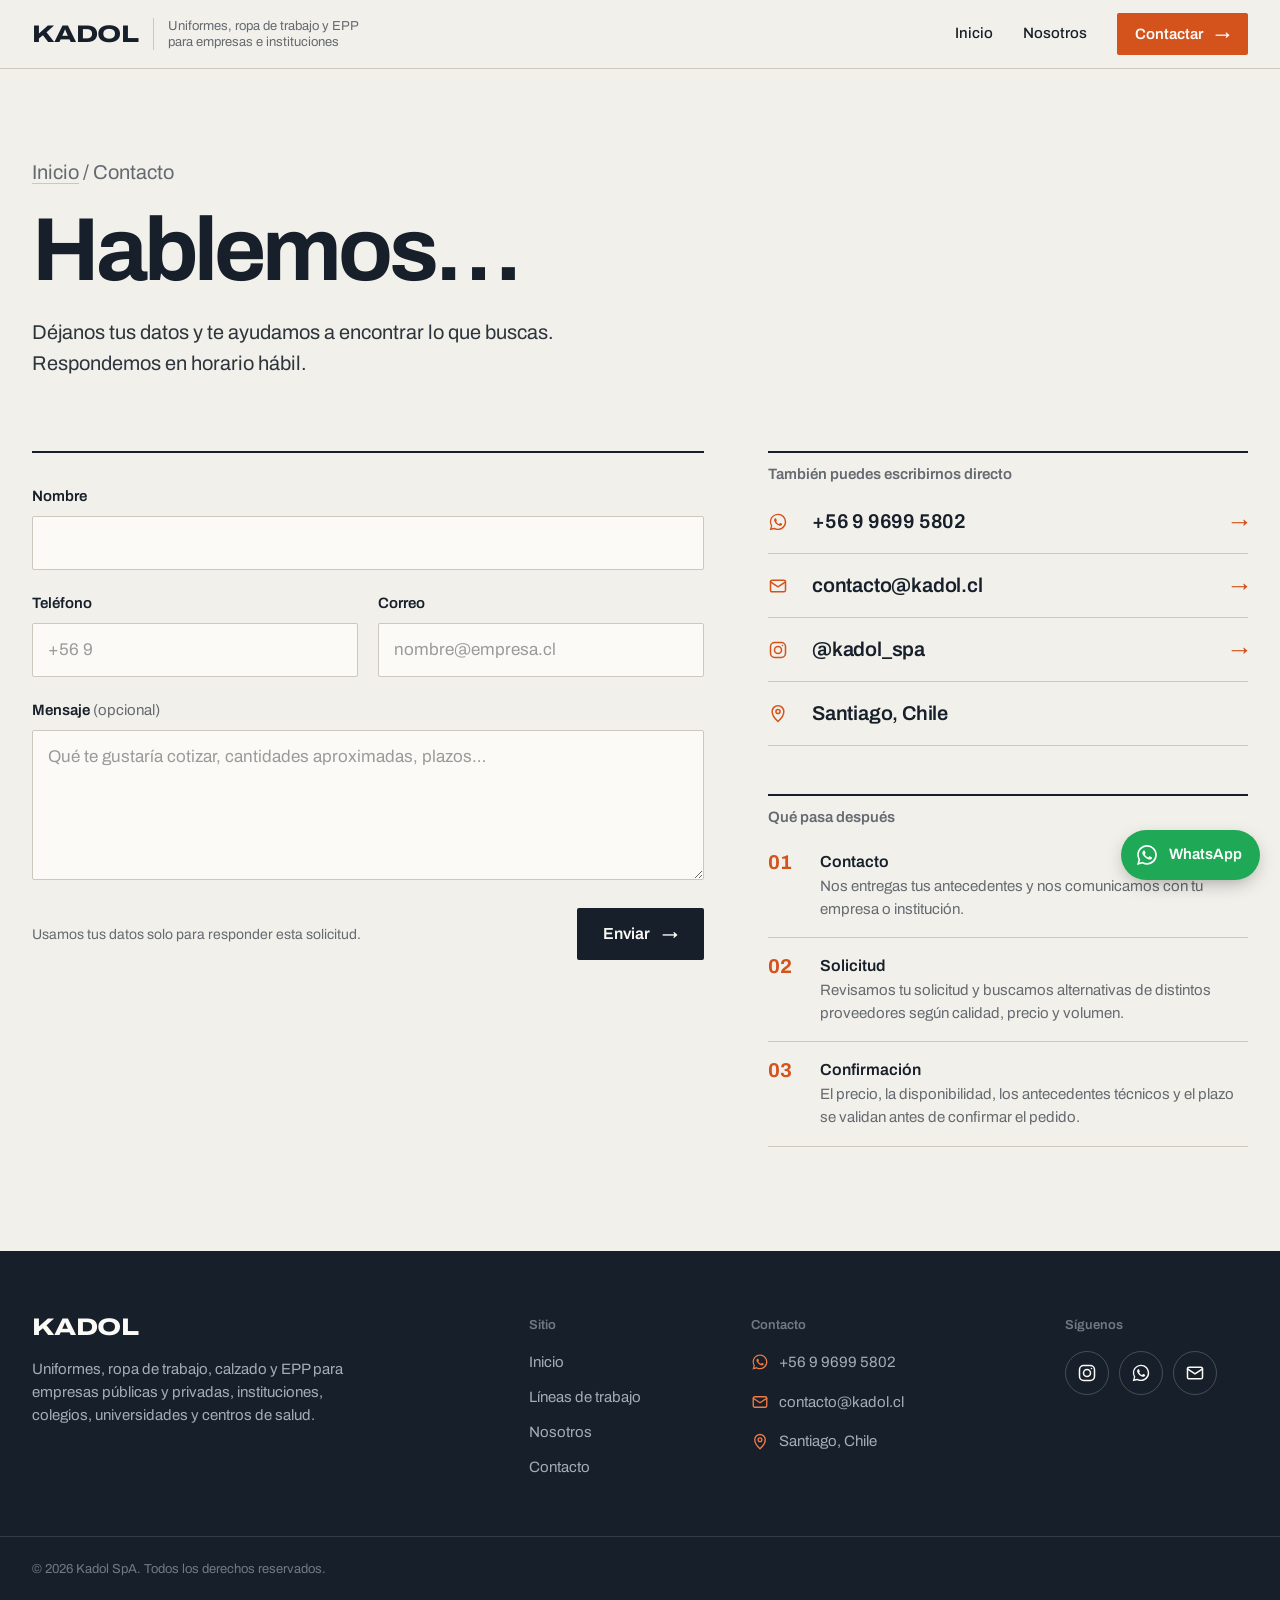
==== commit ea07c54f: "Nosotros: quita foto de historia y sube cifras; actualiza teléfono a +56 9 9699 5802 Co-Authored-By:" ====
--- a/contacto.html
+++ b/contacto.html
@@ -74,7 +74,7 @@
         <div>
           <h2>También puedes escribirnos directo</h2>
           <div class="side-list">
-            <a href="https://wa.me/56988090687?text=Hola%20Kadol%2C%20quiero%20cotizar%20vestuario%20para%20mi%20equipo." target="_blank" rel="noopener"><span class="sr-only">WhatsApp: </span><svg class="icon" viewBox="0 0 24 24" fill="currentColor" aria-hidden="true"><path d="M19.05 4.91A9.82 9.82 0 0 0 12.03 2C6.62 2 2.22 6.39 2.22 11.8c0 1.73.45 3.42 1.3 4.91L2 22l5.43-1.43a9.76 9.76 0 0 0 4.6 1.17h.01c5.4 0 9.79-4.4 9.79-9.8 0-2.62-1.02-5.08-2.78-6.99ZM12.04 20.1a8.13 8.13 0 0 1-4.14-1.13l-.3-.18-3.22.85.86-3.14-.2-.32a8.14 8.14 0 0 1-1.25-4.37c0-4.49 3.66-8.15 8.16-8.15 2.18 0 4.23.85 5.77 2.39a8.09 8.09 0 0 1 2.38 5.77c0 4.5-3.65 8.16-8.15 8.16Zm4.47-6.12c-.24-.12-1.41-.7-1.63-.79-.22-.08-.38-.12-.54.12-.16.24-.62.79-.76.95-.14.16-.28.18-.52.06-.24-.12-1-.37-1.9-1.18-.7-.62-1.17-1.39-1.31-1.62-.14-.24-.01-.36.11-.48.11-.11.24-.28.36-.42.12-.14.16-.24.24-.4.08-.16.04-.3-.02-.42-.06-.12-.54-1.3-.74-1.79-.2-.47-.4-.4-.54-.41h-.46c-.16 0-.42.06-.64.3-.22.24-.84.82-.84 1.99s.86 2.3.98 2.46c.12.16 1.68 2.56 4.07 3.59.57.24 1.01.39 1.35.5.57.18 1.08.16 1.49.1.45-.07 1.41-.58 1.61-1.15.2-.56.2-1.05.14-1.15-.06-.1-.22-.16-.46-.28Z"/></svg><strong>+56 9 8809 0687</strong><span class="arr" aria-hidden="true">→</span></a>
+            <a href="https://wa.me/56996995802?text=Hola%20Kadol%2C%20quiero%20cotizar%20vestuario%20para%20mi%20equipo." target="_blank" rel="noopener"><span class="sr-only">WhatsApp: </span><svg class="icon" viewBox="0 0 24 24" fill="currentColor" aria-hidden="true"><path d="M19.05 4.91A9.82 9.82 0 0 0 12.03 2C6.62 2 2.22 6.39 2.22 11.8c0 1.73.45 3.42 1.3 4.91L2 22l5.43-1.43a9.76 9.76 0 0 0 4.6 1.17h.01c5.4 0 9.79-4.4 9.79-9.8 0-2.62-1.02-5.08-2.78-6.99ZM12.04 20.1a8.13 8.13 0 0 1-4.14-1.13l-.3-.18-3.22.85.86-3.14-.2-.32a8.14 8.14 0 0 1-1.25-4.37c0-4.49 3.66-8.15 8.16-8.15 2.18 0 4.23.85 5.77 2.39a8.09 8.09 0 0 1 2.38 5.77c0 4.5-3.65 8.16-8.15 8.16Zm4.47-6.12c-.24-.12-1.41-.7-1.63-.79-.22-.08-.38-.12-.54.12-.16.24-.62.79-.76.95-.14.16-.28.18-.52.06-.24-.12-1-.37-1.9-1.18-.7-.62-1.17-1.39-1.31-1.62-.14-.24-.01-.36.11-.48.11-.11.24-.28.36-.42.12-.14.16-.24.24-.4.08-.16.04-.3-.02-.42-.06-.12-.54-1.3-.74-1.79-.2-.47-.4-.4-.54-.41h-.46c-.16 0-.42.06-.64.3-.22.24-.84.82-.84 1.99s.86 2.3.98 2.46c.12.16 1.68 2.56 4.07 3.59.57.24 1.01.39 1.35.5.57.18 1.08.16 1.49.1.45-.07 1.41-.58 1.61-1.15.2-.56.2-1.05.14-1.15-.06-.1-.22-.16-.46-.28Z"/></svg><strong>+56 9 9699 5802</strong><span class="arr" aria-hidden="true">→</span></a>
             <a href="mailto:contacto@kadol.cl"><span class="sr-only">Correo: </span><svg class="icon" viewBox="0 0 24 24" fill="none" stroke="currentColor" stroke-width="1.8" stroke-linecap="round" stroke-linejoin="round" aria-hidden="true"><rect x="3" y="5" width="18" height="14" rx="2"/><path d="m3 7 9 6 9-6"/></svg><strong>contacto@kadol.cl</strong><span class="arr" aria-hidden="true">→</span></a>
             <a href="https://www.instagram.com/kadol_spa/" target="_blank" rel="noopener"><span class="sr-only">Instagram: </span><svg class="icon" viewBox="0 0 24 24" fill="none" stroke="currentColor" stroke-width="1.8" stroke-linecap="round" stroke-linejoin="round" aria-hidden="true"><rect x="3" y="3" width="18" height="18" rx="5"/><circle cx="12" cy="12" r="4.2"/><circle cx="17.4" cy="6.6" r="1" fill="currentColor" stroke="none"/></svg><strong>@kadol_spa</strong><span class="arr" aria-hidden="true">→</span></a>
             <div><svg class="icon" viewBox="0 0 24 24" fill="none" stroke="currentColor" stroke-width="1.8" stroke-linecap="round" stroke-linejoin="round" aria-hidden="true"><path d="M12 21s-7-6.2-7-12a7 7 0 1 1 14 0c0 5.8-7 12-7 12Z"/><circle cx="12" cy="9" r="2.5"/></svg><strong>Santiago, Chile</strong></div>
@@ -110,7 +110,7 @@
       <div>
         <p class="footer-title">Contacto</p>
         <ul class="footer-list">
-          <li><a href="https://wa.me/56988090687?text=Hola%20Kadol%2C%20quiero%20cotizar%20vestuario%20para%20mi%20equipo." target="_blank" rel="noopener"><svg class="icon" viewBox="0 0 24 24" fill="currentColor" aria-hidden="true"><path d="M19.05 4.91A9.82 9.82 0 0 0 12.03 2C6.62 2 2.22 6.39 2.22 11.8c0 1.73.45 3.42 1.3 4.91L2 22l5.43-1.43a9.76 9.76 0 0 0 4.6 1.17h.01c5.4 0 9.79-4.4 9.79-9.8 0-2.62-1.02-5.08-2.78-6.99ZM12.04 20.1a8.13 8.13 0 0 1-4.14-1.13l-.3-.18-3.22.85.86-3.14-.2-.32a8.14 8.14 0 0 1-1.25-4.37c0-4.49 3.66-8.15 8.16-8.15 2.18 0 4.23.85 5.77 2.39a8.09 8.09 0 0 1 2.38 5.77c0 4.5-3.65 8.16-8.15 8.16Zm4.47-6.12c-.24-.12-1.41-.7-1.63-.79-.22-.08-.38-.12-.54.12-.16.24-.62.79-.76.95-.14.16-.28.18-.52.06-.24-.12-1-.37-1.9-1.18-.7-.62-1.17-1.39-1.31-1.62-.14-.24-.01-.36.11-.48.11-.11.24-.28.36-.42.12-.14.16-.24.24-.4.08-.16.04-.3-.02-.42-.06-.12-.54-1.3-.74-1.79-.2-.47-.4-.4-.54-.41h-.46c-.16 0-.42.06-.64.3-.22.24-.84.82-.84 1.99s.86 2.3.98 2.46c.12.16 1.68 2.56 4.07 3.59.57.24 1.01.39 1.35.5.57.18 1.08.16 1.49.1.45-.07 1.41-.58 1.61-1.15.2-.56.2-1.05.14-1.15-.06-.1-.22-.16-.46-.28Z"/></svg>+56 9 8809 0687</a></li>
+          <li><a href="https://wa.me/56996995802?text=Hola%20Kadol%2C%20quiero%20cotizar%20vestuario%20para%20mi%20equipo." target="_blank" rel="noopener"><svg class="icon" viewBox="0 0 24 24" fill="currentColor" aria-hidden="true"><path d="M19.05 4.91A9.82 9.82 0 0 0 12.03 2C6.62 2 2.22 6.39 2.22 11.8c0 1.73.45 3.42 1.3 4.91L2 22l5.43-1.43a9.76 9.76 0 0 0 4.6 1.17h.01c5.4 0 9.79-4.4 9.79-9.8 0-2.62-1.02-5.08-2.78-6.99ZM12.04 20.1a8.13 8.13 0 0 1-4.14-1.13l-.3-.18-3.22.85.86-3.14-.2-.32a8.14 8.14 0 0 1-1.25-4.37c0-4.49 3.66-8.15 8.16-8.15 2.18 0 4.23.85 5.77 2.39a8.09 8.09 0 0 1 2.38 5.77c0 4.5-3.65 8.16-8.15 8.16Zm4.47-6.12c-.24-.12-1.41-.7-1.63-.79-.22-.08-.38-.12-.54.12-.16.24-.62.79-.76.95-.14.16-.28.18-.52.06-.24-.12-1-.37-1.9-1.18-.7-.62-1.17-1.39-1.31-1.62-.14-.24-.01-.36.11-.48.11-.11.24-.28.36-.42.12-.14.16-.24.24-.4.08-.16.04-.3-.02-.42-.06-.12-.54-1.3-.74-1.79-.2-.47-.4-.4-.54-.41h-.46c-.16 0-.42.06-.64.3-.22.24-.84.82-.84 1.99s.86 2.3.98 2.46c.12.16 1.68 2.56 4.07 3.59.57.24 1.01.39 1.35.5.57.18 1.08.16 1.49.1.45-.07 1.41-.58 1.61-1.15.2-.56.2-1.05.14-1.15-.06-.1-.22-.16-.46-.28Z"/></svg>+56 9 9699 5802</a></li>
           <li><a href="mailto:contacto@kadol.cl"><svg class="icon" viewBox="0 0 24 24" fill="none" stroke="currentColor" stroke-width="1.8" stroke-linecap="round" stroke-linejoin="round" aria-hidden="true"><rect x="3" y="5" width="18" height="14" rx="2"/><path d="m3 7 9 6 9-6"/></svg>contacto@kadol.cl</a></li>
           <li><span><svg class="icon" viewBox="0 0 24 24" fill="none" stroke="currentColor" stroke-width="1.8" stroke-linecap="round" stroke-linejoin="round" aria-hidden="true"><path d="M12 21s-7-6.2-7-12a7 7 0 1 1 14 0c0 5.8-7 12-7 12Z"/><circle cx="12" cy="9" r="2.5"/></svg>Santiago, Chile</span></li>
         </ul>
@@ -119,7 +119,7 @@
         <p class="footer-title">Síguenos</p>
         <div class="social">
           <a href="https://www.instagram.com/kadol_spa/" target="_blank" rel="noopener" aria-label="Instagram de Kadol"><svg class="icon" viewBox="0 0 24 24" fill="none" stroke="currentColor" stroke-width="1.8" stroke-linecap="round" stroke-linejoin="round" aria-hidden="true"><rect x="3" y="3" width="18" height="18" rx="5"/><circle cx="12" cy="12" r="4.2"/><circle cx="17.4" cy="6.6" r="1" fill="currentColor" stroke="none"/></svg></a>
-          <a href="https://wa.me/56988090687?text=Hola%20Kadol%2C%20quiero%20cotizar%20vestuario%20para%20mi%20equipo." target="_blank" rel="noopener" aria-label="WhatsApp de Kadol"><svg class="icon" viewBox="0 0 24 24" fill="currentColor" aria-hidden="true"><path d="M19.05 4.91A9.82 9.82 0 0 0 12.03 2C6.62 2 2.22 6.39 2.22 11.8c0 1.73.45 3.42 1.3 4.91L2 22l5.43-1.43a9.76 9.76 0 0 0 4.6 1.17h.01c5.4 0 9.79-4.4 9.79-9.8 0-2.62-1.02-5.08-2.78-6.99ZM12.04 20.1a8.13 8.13 0 0 1-4.14-1.13l-.3-.18-3.22.85.86-3.14-.2-.32a8.14 8.14 0 0 1-1.25-4.37c0-4.49 3.66-8.15 8.16-8.15 2.18 0 4.23.85 5.77 2.39a8.09 8.09 0 0 1 2.38 5.77c0 4.5-3.65 8.16-8.15 8.16Zm4.47-6.12c-.24-.12-1.41-.7-1.63-.79-.22-.08-.38-.12-.54.12-.16.24-.62.79-.76.95-.14.16-.28.18-.52.06-.24-.12-1-.37-1.9-1.18-.7-.62-1.17-1.39-1.31-1.62-.14-.24-.01-.36.11-.48.11-.11.24-.28.36-.42.12-.14.16-.24.24-.4.08-.16.04-.3-.02-.42-.06-.12-.54-1.3-.74-1.79-.2-.47-.4-.4-.54-.41h-.46c-.16 0-.42.06-.64.3-.22.24-.84.82-.84 1.99s.86 2.3.98 2.46c.12.16 1.68 2.56 4.07 3.59.57.24 1.01.39 1.35.5.57.18 1.08.16 1.49.1.45-.07 1.41-.58 1.61-1.15.2-.56.2-1.05.14-1.15-.06-.1-.22-.16-.46-.28Z"/></svg></a>
+          <a href="https://wa.me/56996995802?text=Hola%20Kadol%2C%20quiero%20cotizar%20vestuario%20para%20mi%20equipo." target="_blank" rel="noopener" aria-label="WhatsApp de Kadol"><svg class="icon" viewBox="0 0 24 24" fill="currentColor" aria-hidden="true"><path d="M19.05 4.91A9.82 9.82 0 0 0 12.03 2C6.62 2 2.22 6.39 2.22 11.8c0 1.73.45 3.42 1.3 4.91L2 22l5.43-1.43a9.76 9.76 0 0 0 4.6 1.17h.01c5.4 0 9.79-4.4 9.79-9.8 0-2.62-1.02-5.08-2.78-6.99ZM12.04 20.1a8.13 8.13 0 0 1-4.14-1.13l-.3-.18-3.22.85.86-3.14-.2-.32a8.14 8.14 0 0 1-1.25-4.37c0-4.49 3.66-8.15 8.16-8.15 2.18 0 4.23.85 5.77 2.39a8.09 8.09 0 0 1 2.38 5.77c0 4.5-3.65 8.16-8.15 8.16Zm4.47-6.12c-.24-.12-1.41-.7-1.63-.79-.22-.08-.38-.12-.54.12-.16.24-.62.79-.76.95-.14.16-.28.18-.52.06-.24-.12-1-.37-1.9-1.18-.7-.62-1.17-1.39-1.31-1.62-.14-.24-.01-.36.11-.48.11-.11.24-.28.36-.42.12-.14.16-.24.24-.4.08-.16.04-.3-.02-.42-.06-.12-.54-1.3-.74-1.79-.2-.47-.4-.4-.54-.41h-.46c-.16 0-.42.06-.64.3-.22.24-.84.82-.84 1.99s.86 2.3.98 2.46c.12.16 1.68 2.56 4.07 3.59.57.24 1.01.39 1.35.5.57.18 1.08.16 1.49.1.45-.07 1.41-.58 1.61-1.15.2-.56.2-1.05.14-1.15-.06-.1-.22-.16-.46-.28Z"/></svg></a>
           <a href="mailto:contacto@kadol.cl" aria-label="Correo de Kadol"><svg class="icon" viewBox="0 0 24 24" fill="none" stroke="currentColor" stroke-width="1.8" stroke-linecap="round" stroke-linejoin="round" aria-hidden="true"><rect x="3" y="5" width="18" height="14" rx="2"/><path d="m3 7 9 6 9-6"/></svg></a>
         </div>
       </div>
@@ -127,7 +127,7 @@
     <div class="wrap footer-bottom">&copy; <span data-year>2026</span> Kadol SpA. Todos los derechos reservados.</div>
   </footer>
 
-  <a href="https://wa.me/56988090687?text=Hola%20Kadol%2C%20quiero%20cotizar%20vestuario%20para%20mi%20equipo." target="_blank" rel="noopener" class="wa" aria-label="Escríbenos por WhatsApp"><svg viewBox="0 0 24 24" fill="currentColor" aria-hidden="true"><path d="M19.05 4.91A9.82 9.82 0 0 0 12.03 2C6.62 2 2.22 6.39 2.22 11.8c0 1.73.45 3.42 1.3 4.91L2 22l5.43-1.43a9.76 9.76 0 0 0 4.6 1.17h.01c5.4 0 9.79-4.4 9.79-9.8 0-2.62-1.02-5.08-2.78-6.99ZM12.04 20.1a8.13 8.13 0 0 1-4.14-1.13l-.3-.18-3.22.85.86-3.14-.2-.32a8.14 8.14 0 0 1-1.25-4.37c0-4.49 3.66-8.15 8.16-8.15 2.18 0 4.23.85 5.77 2.39a8.09 8.09 0 0 1 2.38 5.77c0 4.5-3.65 8.16-8.15 8.16Zm4.47-6.12c-.24-.12-1.41-.7-1.63-.79-.22-.08-.38-.12-.54.12-.16.24-.62.79-.76.95-.14.16-.28.18-.52.06-.24-.12-1-.37-1.9-1.18-.7-.62-1.17-1.39-1.31-1.62-.14-.24-.01-.36.11-.48.11-.11.24-.28.36-.42.12-.14.16-.24.24-.4.08-.16.04-.3-.02-.42-.06-.12-.54-1.3-.74-1.79-.2-.47-.4-.4-.54-.41h-.46c-.16 0-.42.06-.64.3-.22.24-.84.82-.84 1.99s.86 2.3.98 2.46c.12.16 1.68 2.56 4.07 3.59.57.24 1.01.39 1.35.5.57.18 1.08.16 1.49.1.45-.07 1.41-.58 1.61-1.15.2-.56.2-1.05.14-1.15-.06-.1-.22-.16-.46-.28Z"/></svg><span>WhatsApp</span></a>
+  <a href="https://wa.me/56996995802?text=Hola%20Kadol%2C%20quiero%20cotizar%20vestuario%20para%20mi%20equipo." target="_blank" rel="noopener" class="wa" aria-label="Escríbenos por WhatsApp"><svg viewBox="0 0 24 24" fill="currentColor" aria-hidden="true"><path d="M19.05 4.91A9.82 9.82 0 0 0 12.03 2C6.62 2 2.22 6.39 2.22 11.8c0 1.73.45 3.42 1.3 4.91L2 22l5.43-1.43a9.76 9.76 0 0 0 4.6 1.17h.01c5.4 0 9.79-4.4 9.79-9.8 0-2.62-1.02-5.08-2.78-6.99ZM12.04 20.1a8.13 8.13 0 0 1-4.14-1.13l-.3-.18-3.22.85.86-3.14-.2-.32a8.14 8.14 0 0 1-1.25-4.37c0-4.49 3.66-8.15 8.16-8.15 2.18 0 4.23.85 5.77 2.39a8.09 8.09 0 0 1 2.38 5.77c0 4.5-3.65 8.16-8.15 8.16Zm4.47-6.12c-.24-.12-1.41-.7-1.63-.79-.22-.08-.38-.12-.54.12-.16.24-.62.79-.76.95-.14.16-.28.18-.52.06-.24-.12-1-.37-1.9-1.18-.7-.62-1.17-1.39-1.31-1.62-.14-.24-.01-.36.11-.48.11-.11.24-.28.36-.42.12-.14.16-.24.24-.4.08-.16.04-.3-.02-.42-.06-.12-.54-1.3-.74-1.79-.2-.47-.4-.4-.54-.41h-.46c-.16 0-.42.06-.64.3-.22.24-.84.82-.84 1.99s.86 2.3.98 2.46c.12.16 1.68 2.56 4.07 3.59.57.24 1.01.39 1.35.5.57.18 1.08.16 1.49.1.45-.07 1.41-.58 1.61-1.15.2-.56.2-1.05.14-1.15-.06-.1-.22-.16-.46-.28Z"/></svg><span>WhatsApp</span></a>
   <script>document.querySelectorAll('[data-year]').forEach(function (n) { n.textContent = new Date().getFullYear(); });</script>
   <script>
     (function () {
@@ -172,7 +172,7 @@
             status.className = 'form-status is-ok';
           })
           .catch(function () {
-            status.innerHTML = 'No pudimos enviar el formulario. Escríbenos a <a href="mailto:contacto@kadol.cl">contacto@kadol.cl</a> o por <a href="https://wa.me/56988090687?text=Hola%20Kadol%2C%20quiero%20cotizar%20vestuario%20para%20mi%20equipo." target="_blank" rel="noopener">WhatsApp</a>.';
+            status.innerHTML = 'No pudimos enviar el formulario. Escríbenos a <a href="mailto:contacto@kadol.cl">contacto@kadol.cl</a> o por <a href="https://wa.me/56996995802?text=Hola%20Kadol%2C%20quiero%20cotizar%20vestuario%20para%20mi%20equipo." target="_blank" rel="noopener">WhatsApp</a>.';
             status.className = 'form-status is-error';
           })
           .finally(function () {
--- a/assets/css/site.css
+++ b/assets/css/site.css
@@ -233,21 +233,26 @@
 .story { display: grid; grid-template-columns: 7fr 5fr; gap: 64px; align-items: start; }
 .story-lead { font-size: clamp(24px, 2.4vw, 32px); line-height: 1.3; letter-spacing: -0.015em; color: var(--ink); }
 .story-text { display: grid; gap: 18px; margin-top: 28px; max-width: 640px; }
-.story figcaption { margin-top: 10px; font-size: 13px; color: var(--muted); }
-.ledger { display: grid; grid-template-columns: repeat(3, 1fr); margin-top: 80px; border-top: 1px solid var(--rule); }
-.ledger li { padding: 24px 32px 0 0; }
-.ledger li + li { padding-left: 32px; border-left: 1px solid var(--rule); }
-.ledger strong { display: block; font-size: 52px; font-weight: 700; font-stretch: 112%; line-height: 1; letter-spacing: -0.03em; color: var(--ink); }
-.ledger h3 { margin-top: 14px; font-size: 19px; letter-spacing: -0.01em; }
+.ledger { border-top: 1px solid var(--rule); }
+.ledger li { display: grid; grid-template-columns: 112px 1fr; column-gap: 20px; padding: 24px 0; }
+.ledger li > :not(strong) { grid-column: 2; }
+.ledger li + li { border-top: 1px solid var(--rule); }
+.ledger strong { grid-row: span 2; font-size: 52px; font-weight: 700; font-stretch: 112%; line-height: 1; letter-spacing: -0.03em; color: var(--ink); }
+.ledger h3 { font-size: 19px; letter-spacing: -0.01em; }
 .ledger p { margin-top: 8px; font-size: 15px; color: var(--muted); }
-.gallery { columns: 4 220px; column-gap: 10px; }
-.gallery button { display: block; width: 100%; margin: 0 0 10px; padding: 0; border: 0; background: #d9dadc; cursor: zoom-in; break-inside: avoid; }
-.gallery img { width: 100%; transition: opacity .2s; }
-.gallery button:hover img { opacity: .85; }
+.works-grid { display: grid; grid-template-columns: repeat(4, minmax(0, 1fr)); gap: 10px; }
+.works-grid button { display: block; width: 100%; padding: 0; border: 0; background: var(--paper-2); overflow: hidden; cursor: zoom-in; }
+.works-grid img { width: 100%; aspect-ratio: 3 / 2; object-fit: cover; transition: transform .4s ease, opacity .2s; }
+.works-grid button:hover img { transform: scale(1.03); opacity: .94; }
+.works-board figcaption { margin-top: 14px; font-size: 13px; color: var(--muted); }
 .lightbox { position: fixed; inset: 0; z-index: 100; display: none; place-items: center; padding: 24px; background: rgba(23,32,42,.96); }
 .lightbox.is-open { display: grid; }
 .lightbox img { max-width: 100%; max-height: 88vh; object-fit: contain; }
 .lightbox-close { position: absolute; top: 16px; right: 16px; padding: 10px 14px; border: 1px solid rgba(255,255,255,.35); border-radius: 2px; background: transparent; color: var(--white); font: 500 15px/1 var(--font); cursor: pointer; }
+.lightbox-nav { position: absolute; top: 50%; transform: translateY(-50%); width: 48px; height: 48px; border: 1px solid rgba(255,255,255,.35); border-radius: 2px; background: rgba(23,32,42,.6); color: var(--white); font: 500 20px/1 var(--font); cursor: pointer; }
+.lightbox-prev { left: 16px; }
+.lightbox-next { right: 16px; }
+.lightbox-nav:hover { background: var(--white); color: var(--ink); }
 .lightbox-close:hover { background: var(--white); color: var(--ink); }
 
 /* Footer */
@@ -277,12 +282,15 @@
   .cover-grid { gap: 40px; }
   .brand-grid { grid-template-columns: repeat(5, 1fr); }
   .footer-grid { grid-template-columns: 1fr 1fr; }
+  .works-grid { grid-template-columns: repeat(3, minmax(0, 1fr)); }
 }
 @media (max-width: 760px) {
   :root { --gutter: 16px; --radius-card: 12px; }
   body { font-size: 16px; }
   .sec { padding: 72px 0; }
   .sec--flush { padding-top: 0; }
+  .works-grid { grid-template-columns: repeat(2, minmax(0, 1fr)); gap: 6px; }
+  .lightbox-nav { top: auto; bottom: 16px; transform: none; }
   .sec-head { margin-bottom: 36px; }
   .sec-head p { font-size: 17px; }
   .kicker { font-size: 15px; margin-bottom: 12px; }
@@ -313,11 +321,10 @@
   .tile-type { padding: 14px; }
   .tile-type b { font-size: 19px; }
   .tile-type small { font-size: 13px; }
-  .steps, .ledger { grid-template-columns: 1fr; }
+  .steps { grid-template-columns: 1fr; }
   .steps li, .steps li + li, .ledger li, .ledger li + li { padding: 20px 0; border-left: 0; }
-  .steps li + li, .ledger li + li { border-top: 1px solid var(--rule); }
+  .steps li + li { border-top: 1px solid var(--rule); }
   .steps .num { font-size: 48px; }
-  .ledger { margin-top: 48px; }
   .brand-grid { grid-template-columns: repeat(3, 1fr); gap: 10px; }
   .brand-grid .logo-card { height: 80px; padding: 12px; }
   .brand-grid .logo-card img { max-height: 40px; }
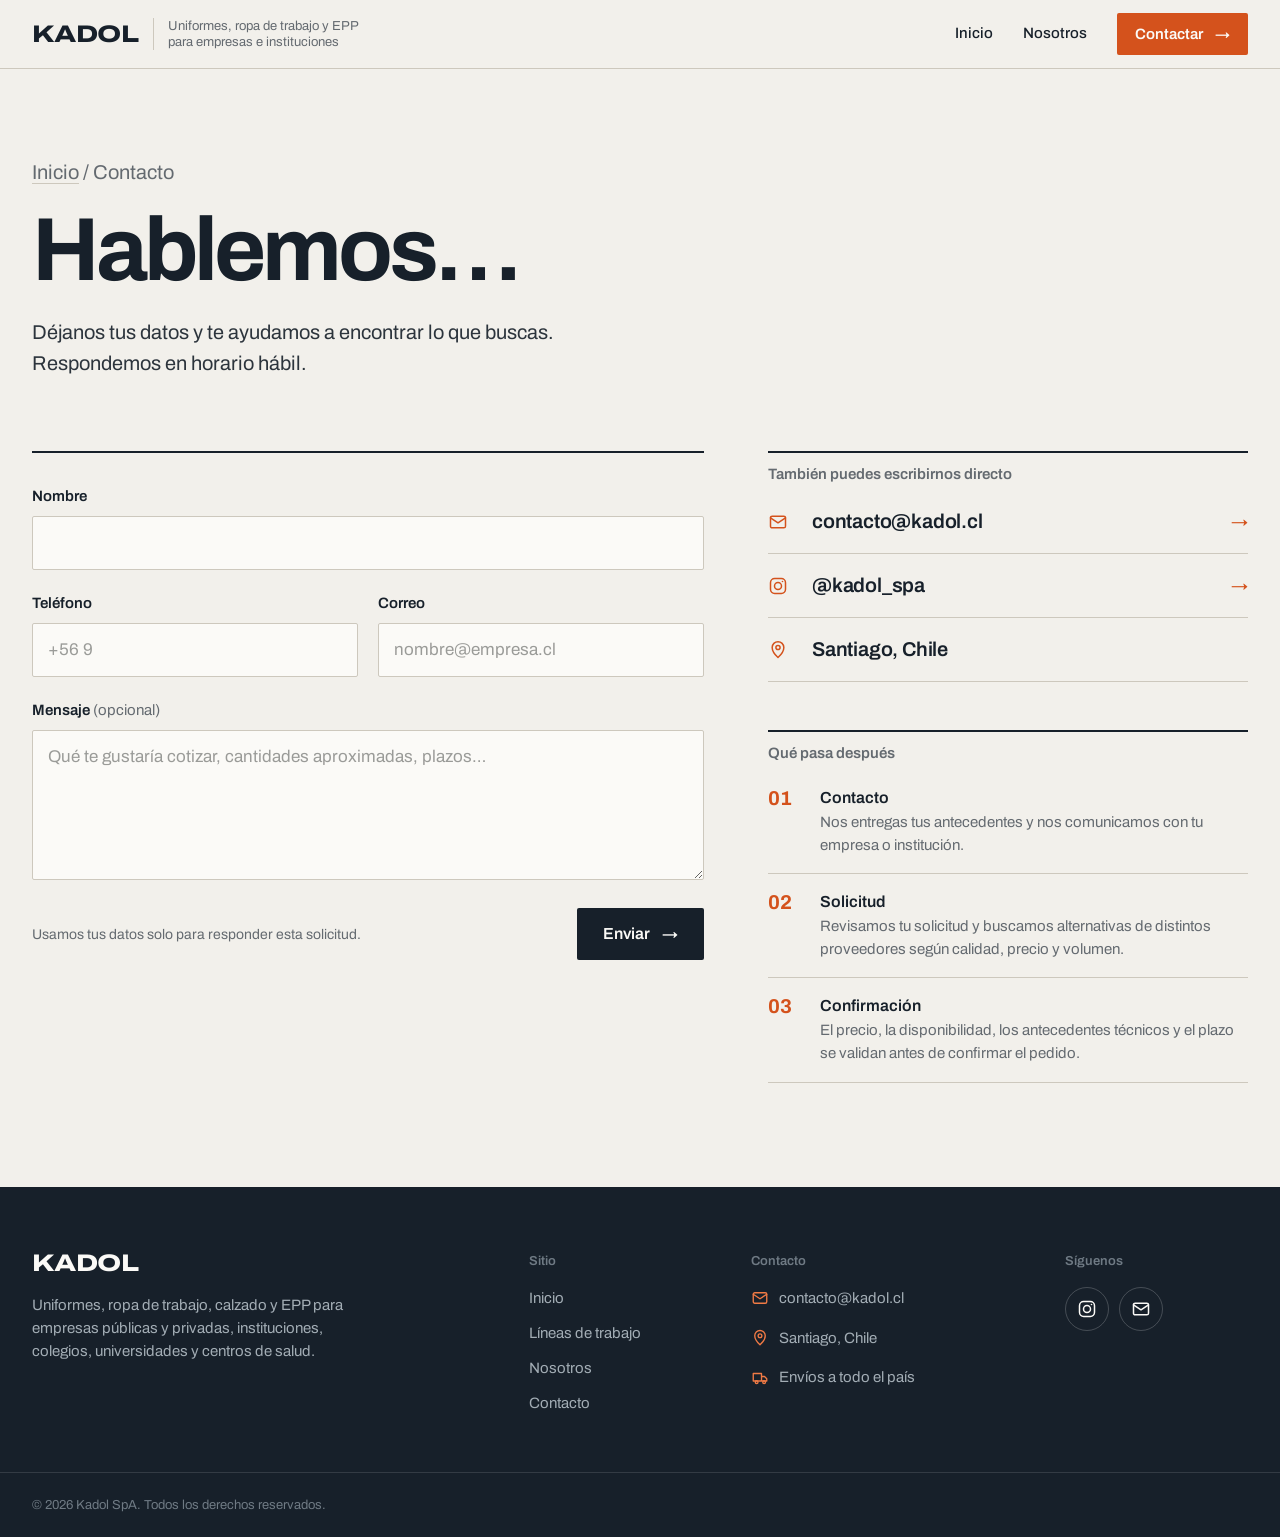
==== commit 651b0a7e: "Ajustes según feedback del cliente (Solicitudes Aprobadas) - Quita WhatsApp y teléfono de todo el si" ====
--- a/contacto.html
+++ b/contacto.html
@@ -74,7 +74,6 @@
         <div>
           <h2>También puedes escribirnos directo</h2>
           <div class="side-list">
-            <a href="https://wa.me/56996995802?text=Hola%20Kadol%2C%20quiero%20cotizar%20vestuario%20para%20mi%20equipo." target="_blank" rel="noopener"><span class="sr-only">WhatsApp: </span><svg class="icon" viewBox="0 0 24 24" fill="currentColor" aria-hidden="true"><path d="M19.05 4.91A9.82 9.82 0 0 0 12.03 2C6.62 2 2.22 6.39 2.22 11.8c0 1.73.45 3.42 1.3 4.91L2 22l5.43-1.43a9.76 9.76 0 0 0 4.6 1.17h.01c5.4 0 9.79-4.4 9.79-9.8 0-2.62-1.02-5.08-2.78-6.99ZM12.04 20.1a8.13 8.13 0 0 1-4.14-1.13l-.3-.18-3.22.85.86-3.14-.2-.32a8.14 8.14 0 0 1-1.25-4.37c0-4.49 3.66-8.15 8.16-8.15 2.18 0 4.23.85 5.77 2.39a8.09 8.09 0 0 1 2.38 5.77c0 4.5-3.65 8.16-8.15 8.16Zm4.47-6.12c-.24-.12-1.41-.7-1.63-.79-.22-.08-.38-.12-.54.12-.16.24-.62.79-.76.95-.14.16-.28.18-.52.06-.24-.12-1-.37-1.9-1.18-.7-.62-1.17-1.39-1.31-1.62-.14-.24-.01-.36.11-.48.11-.11.24-.28.36-.42.12-.14.16-.24.24-.4.08-.16.04-.3-.02-.42-.06-.12-.54-1.3-.74-1.79-.2-.47-.4-.4-.54-.41h-.46c-.16 0-.42.06-.64.3-.22.24-.84.82-.84 1.99s.86 2.3.98 2.46c.12.16 1.68 2.56 4.07 3.59.57.24 1.01.39 1.35.5.57.18 1.08.16 1.49.1.45-.07 1.41-.58 1.61-1.15.2-.56.2-1.05.14-1.15-.06-.1-.22-.16-.46-.28Z"/></svg><strong>+56 9 9699 5802</strong><span class="arr" aria-hidden="true">→</span></a>
             <a href="mailto:contacto@kadol.cl"><span class="sr-only">Correo: </span><svg class="icon" viewBox="0 0 24 24" fill="none" stroke="currentColor" stroke-width="1.8" stroke-linecap="round" stroke-linejoin="round" aria-hidden="true"><rect x="3" y="5" width="18" height="14" rx="2"/><path d="m3 7 9 6 9-6"/></svg><strong>contacto@kadol.cl</strong><span class="arr" aria-hidden="true">→</span></a>
             <a href="https://www.instagram.com/kadol_spa/" target="_blank" rel="noopener"><span class="sr-only">Instagram: </span><svg class="icon" viewBox="0 0 24 24" fill="none" stroke="currentColor" stroke-width="1.8" stroke-linecap="round" stroke-linejoin="round" aria-hidden="true"><rect x="3" y="3" width="18" height="18" rx="5"/><circle cx="12" cy="12" r="4.2"/><circle cx="17.4" cy="6.6" r="1" fill="currentColor" stroke="none"/></svg><strong>@kadol_spa</strong><span class="arr" aria-hidden="true">→</span></a>
             <div><svg class="icon" viewBox="0 0 24 24" fill="none" stroke="currentColor" stroke-width="1.8" stroke-linecap="round" stroke-linejoin="round" aria-hidden="true"><path d="M12 21s-7-6.2-7-12a7 7 0 1 1 14 0c0 5.8-7 12-7 12Z"/><circle cx="12" cy="9" r="2.5"/></svg><strong>Santiago, Chile</strong></div>
@@ -110,16 +109,15 @@
       <div>
         <p class="footer-title">Contacto</p>
         <ul class="footer-list">
-          <li><a href="https://wa.me/56996995802?text=Hola%20Kadol%2C%20quiero%20cotizar%20vestuario%20para%20mi%20equipo." target="_blank" rel="noopener"><svg class="icon" viewBox="0 0 24 24" fill="currentColor" aria-hidden="true"><path d="M19.05 4.91A9.82 9.82 0 0 0 12.03 2C6.62 2 2.22 6.39 2.22 11.8c0 1.73.45 3.42 1.3 4.91L2 22l5.43-1.43a9.76 9.76 0 0 0 4.6 1.17h.01c5.4 0 9.79-4.4 9.79-9.8 0-2.62-1.02-5.08-2.78-6.99ZM12.04 20.1a8.13 8.13 0 0 1-4.14-1.13l-.3-.18-3.22.85.86-3.14-.2-.32a8.14 8.14 0 0 1-1.25-4.37c0-4.49 3.66-8.15 8.16-8.15 2.18 0 4.23.85 5.77 2.39a8.09 8.09 0 0 1 2.38 5.77c0 4.5-3.65 8.16-8.15 8.16Zm4.47-6.12c-.24-.12-1.41-.7-1.63-.79-.22-.08-.38-.12-.54.12-.16.24-.62.79-.76.95-.14.16-.28.18-.52.06-.24-.12-1-.37-1.9-1.18-.7-.62-1.17-1.39-1.31-1.62-.14-.24-.01-.36.11-.48.11-.11.24-.28.36-.42.12-.14.16-.24.24-.4.08-.16.04-.3-.02-.42-.06-.12-.54-1.3-.74-1.79-.2-.47-.4-.4-.54-.41h-.46c-.16 0-.42.06-.64.3-.22.24-.84.82-.84 1.99s.86 2.3.98 2.46c.12.16 1.68 2.56 4.07 3.59.57.24 1.01.39 1.35.5.57.18 1.08.16 1.49.1.45-.07 1.41-.58 1.61-1.15.2-.56.2-1.05.14-1.15-.06-.1-.22-.16-.46-.28Z"/></svg>+56 9 9699 5802</a></li>
           <li><a href="mailto:contacto@kadol.cl"><svg class="icon" viewBox="0 0 24 24" fill="none" stroke="currentColor" stroke-width="1.8" stroke-linecap="round" stroke-linejoin="round" aria-hidden="true"><rect x="3" y="5" width="18" height="14" rx="2"/><path d="m3 7 9 6 9-6"/></svg>contacto@kadol.cl</a></li>
           <li><span><svg class="icon" viewBox="0 0 24 24" fill="none" stroke="currentColor" stroke-width="1.8" stroke-linecap="round" stroke-linejoin="round" aria-hidden="true"><path d="M12 21s-7-6.2-7-12a7 7 0 1 1 14 0c0 5.8-7 12-7 12Z"/><circle cx="12" cy="9" r="2.5"/></svg>Santiago, Chile</span></li>
+          <li><span><svg class="icon" viewBox="0 0 24 24" fill="none" stroke="currentColor" stroke-width="1.8" stroke-linecap="round" stroke-linejoin="round" aria-hidden="true"><path d="M3 6h11v10H3zM14 10h4l3 3v3h-7z"/><circle cx="7.5" cy="17.5" r="1.8"/><circle cx="17.5" cy="17.5" r="1.8"/></svg>Envíos a todo el país</span></li>
         </ul>
       </div>
       <div>
         <p class="footer-title">Síguenos</p>
         <div class="social">
           <a href="https://www.instagram.com/kadol_spa/" target="_blank" rel="noopener" aria-label="Instagram de Kadol"><svg class="icon" viewBox="0 0 24 24" fill="none" stroke="currentColor" stroke-width="1.8" stroke-linecap="round" stroke-linejoin="round" aria-hidden="true"><rect x="3" y="3" width="18" height="18" rx="5"/><circle cx="12" cy="12" r="4.2"/><circle cx="17.4" cy="6.6" r="1" fill="currentColor" stroke="none"/></svg></a>
-          <a href="https://wa.me/56996995802?text=Hola%20Kadol%2C%20quiero%20cotizar%20vestuario%20para%20mi%20equipo." target="_blank" rel="noopener" aria-label="WhatsApp de Kadol"><svg class="icon" viewBox="0 0 24 24" fill="currentColor" aria-hidden="true"><path d="M19.05 4.91A9.82 9.82 0 0 0 12.03 2C6.62 2 2.22 6.39 2.22 11.8c0 1.73.45 3.42 1.3 4.91L2 22l5.43-1.43a9.76 9.76 0 0 0 4.6 1.17h.01c5.4 0 9.79-4.4 9.79-9.8 0-2.62-1.02-5.08-2.78-6.99ZM12.04 20.1a8.13 8.13 0 0 1-4.14-1.13l-.3-.18-3.22.85.86-3.14-.2-.32a8.14 8.14 0 0 1-1.25-4.37c0-4.49 3.66-8.15 8.16-8.15 2.18 0 4.23.85 5.77 2.39a8.09 8.09 0 0 1 2.38 5.77c0 4.5-3.65 8.16-8.15 8.16Zm4.47-6.12c-.24-.12-1.41-.7-1.63-.79-.22-.08-.38-.12-.54.12-.16.24-.62.79-.76.95-.14.16-.28.18-.52.06-.24-.12-1-.37-1.9-1.18-.7-.62-1.17-1.39-1.31-1.62-.14-.24-.01-.36.11-.48.11-.11.24-.28.36-.42.12-.14.16-.24.24-.4.08-.16.04-.3-.02-.42-.06-.12-.54-1.3-.74-1.79-.2-.47-.4-.4-.54-.41h-.46c-.16 0-.42.06-.64.3-.22.24-.84.82-.84 1.99s.86 2.3.98 2.46c.12.16 1.68 2.56 4.07 3.59.57.24 1.01.39 1.35.5.57.18 1.08.16 1.49.1.45-.07 1.41-.58 1.61-1.15.2-.56.2-1.05.14-1.15-.06-.1-.22-.16-.46-.28Z"/></svg></a>
           <a href="mailto:contacto@kadol.cl" aria-label="Correo de Kadol"><svg class="icon" viewBox="0 0 24 24" fill="none" stroke="currentColor" stroke-width="1.8" stroke-linecap="round" stroke-linejoin="round" aria-hidden="true"><rect x="3" y="5" width="18" height="14" rx="2"/><path d="m3 7 9 6 9-6"/></svg></a>
         </div>
       </div>
@@ -127,7 +125,6 @@
     <div class="wrap footer-bottom">&copy; <span data-year>2026</span> Kadol SpA. Todos los derechos reservados.</div>
   </footer>
 
-  <a href="https://wa.me/56996995802?text=Hola%20Kadol%2C%20quiero%20cotizar%20vestuario%20para%20mi%20equipo." target="_blank" rel="noopener" class="wa" aria-label="Escríbenos por WhatsApp"><svg viewBox="0 0 24 24" fill="currentColor" aria-hidden="true"><path d="M19.05 4.91A9.82 9.82 0 0 0 12.03 2C6.62 2 2.22 6.39 2.22 11.8c0 1.73.45 3.42 1.3 4.91L2 22l5.43-1.43a9.76 9.76 0 0 0 4.6 1.17h.01c5.4 0 9.79-4.4 9.79-9.8 0-2.62-1.02-5.08-2.78-6.99ZM12.04 20.1a8.13 8.13 0 0 1-4.14-1.13l-.3-.18-3.22.85.86-3.14-.2-.32a8.14 8.14 0 0 1-1.25-4.37c0-4.49 3.66-8.15 8.16-8.15 2.18 0 4.23.85 5.77 2.39a8.09 8.09 0 0 1 2.38 5.77c0 4.5-3.65 8.16-8.15 8.16Zm4.47-6.12c-.24-.12-1.41-.7-1.63-.79-.22-.08-.38-.12-.54.12-.16.24-.62.79-.76.95-.14.16-.28.18-.52.06-.24-.12-1-.37-1.9-1.18-.7-.62-1.17-1.39-1.31-1.62-.14-.24-.01-.36.11-.48.11-.11.24-.28.36-.42.12-.14.16-.24.24-.4.08-.16.04-.3-.02-.42-.06-.12-.54-1.3-.74-1.79-.2-.47-.4-.4-.54-.41h-.46c-.16 0-.42.06-.64.3-.22.24-.84.82-.84 1.99s.86 2.3.98 2.46c.12.16 1.68 2.56 4.07 3.59.57.24 1.01.39 1.35.5.57.18 1.08.16 1.49.1.45-.07 1.41-.58 1.61-1.15.2-.56.2-1.05.14-1.15-.06-.1-.22-.16-.46-.28Z"/></svg><span>WhatsApp</span></a>
   <script>document.querySelectorAll('[data-year]').forEach(function (n) { n.textContent = new Date().getFullYear(); });</script>
   <script>
     (function () {
@@ -172,7 +169,7 @@
             status.className = 'form-status is-ok';
           })
           .catch(function () {
-            status.innerHTML = 'No pudimos enviar el formulario. Escríbenos a <a href="mailto:contacto@kadol.cl">contacto@kadol.cl</a> o por <a href="https://wa.me/56996995802?text=Hola%20Kadol%2C%20quiero%20cotizar%20vestuario%20para%20mi%20equipo." target="_blank" rel="noopener">WhatsApp</a>.';
+            status.innerHTML = 'No pudimos enviar el formulario. Escríbenos a <a href="mailto:contacto@kadol.cl">contacto@kadol.cl</a>.';
             status.className = 'form-status is-error';
           })
           .finally(function () {
--- a/assets/css/site.css
+++ b/assets/css/site.css
@@ -117,8 +117,7 @@
   border: 1px solid #e2ded5;
   border-radius: var(--radius-card);
 }
-.logo-card img { width: auto; max-width: 100%; max-height: 64px; object-fit: contain; filter: grayscale(1); transition: filter .2s; }
-.logo-card:hover img { filter: none; }
+.logo-card img { width: auto; max-width: 100%; max-height: 64px; object-fit: contain; }
 
 /* Clientes: dos filas de carrusel independientes, la segunda desfasada */
 .marquee {
@@ -134,6 +133,16 @@
 .marquee-set { display: flex; gap: 16px; padding-right: 16px; }
 .marquee-set .logo-card { width: 210px; }
 @keyframes marquee { to { transform: translateX(-50%); } }
+/* Con JS el carrusel se mueve por código para poder arrastrarlo */
+.marquee.is-live .marquee-track { animation: none; will-change: transform; }
+.marquee.is-live .marquee-row { cursor: grab; touch-action: pan-y; -webkit-user-select: none; user-select: none; }
+.marquee.is-live .marquee-row.is-dragging { cursor: grabbing; }
+.marquee.is-live img { pointer-events: none; }
+.marquee-controls { display: flex; justify-content: center; gap: 10px; margin-top: 20px; }
+.marquee-controls[hidden] { display: none; }
+.marquee-controls button { display: grid; place-items: center; width: 44px; height: 44px; padding: 0; border: 1px solid var(--rule); border-radius: 50%; background: none; color: var(--ink); font: inherit; font-size: 18px; line-height: 1; cursor: pointer; transition: background .15s, border-color .15s, color .15s; }
+.marquee-controls button:hover { background: var(--ink); border-color: var(--ink); color: var(--white); }
+.marquee-controls .icon { width: 18px; height: 18px; }
 
 /* Líneas de trabajo */
 .group { padding-top: 28px; border-top: 1px solid rgba(255,255,255,.16); }
@@ -146,16 +155,18 @@
 .tile-img { position: relative; aspect-ratio: 1 / 1; overflow: hidden; background: var(--ink-3); }
 .tile-img img { position: absolute; inset: 0; width: 100%; height: 100%; object-fit: cover; transition: transform .5s cubic-bezier(.2,.7,.2,1); }
 .tile:hover .tile-img img { transform: scale(1.025); }
-.tile--wide { grid-column: span 2; }
-.tile--wide .tile-img { aspect-ratio: auto; flex: 1; min-height: 200px; }
-.tile--full { grid-column: 1 / -1; }
-.tile--full .tile-img { aspect-ratio: 3 / 1; }
+.tile-pair { grid-column: 1 / -1; display: grid; grid-template-columns: 1fr 1fr; gap: inherit; }
+.tile--ask { grid-column: 1 / -1; }
+.tile--ask .tile-type { flex-direction: row; align-items: center; gap: 12px 24px; flex-wrap: wrap; aspect-ratio: auto; }
 .tile-cap { display: grid; grid-template-columns: 1fr auto; gap: 4px 12px; padding-top: 16px; }
 .tile-cap h4 { font-size: 20px; font-weight: 600; letter-spacing: -0.01em; line-height: 1.25; }
 .tile-cap p { grid-column: 1 / -1; font-size: 15px; line-height: 1.5; color: #a3adb5; }
 .tile-cap .arr { font-size: 20px; line-height: 1.25; color: var(--accent-light); opacity: 0; transform: translateX(-4px); transition: opacity .15s, transform .15s; }
 .tile:hover h4 { text-decoration: underline; text-underline-offset: 3px; text-decoration-thickness: 1px; }
 .tile:hover .tile-cap .arr { opacity: 1; transform: none; }
+.catalog-cta { display: flex; flex-wrap: wrap; align-items: center; gap: 12px 16px; margin-top: 56px; font-size: 14px; color: #a3adb5; }
+.catalog-cta .btn { background: var(--accent); border-color: var(--accent); }
+.catalog-cta .btn:hover { background: #bd4614; border-color: #bd4614; }
 .tile-type { display: flex; flex-direction: column; justify-content: space-between; aspect-ratio: 1 / 1; padding: 24px; background: var(--ink-2); border: 1px solid rgba(255,255,255,.12); transition: background-color .2s; }
 .tile:hover .tile-type { background: var(--ink-3); }
 .tile-type b { font-size: clamp(24px, 2.4vw, 32px); font-weight: 700; font-stretch: 112%; letter-spacing: -0.02em; line-height: 1.06; color: var(--white); }
@@ -174,8 +185,8 @@
 .steps p { margin-top: 10px; font-size: 16px; color: var(--muted); }
 
 /* Marcas */
-.brand-grid { display: grid; grid-template-columns: repeat(7, 1fr); gap: 14px; }
-.brand-grid .logo-card { height: 104px; padding: 16px 18px; }
+.brand-grid { --cols: 7; --gap: 14px; display: flex; flex-wrap: wrap; justify-content: center; gap: var(--gap); }
+.brand-grid .logo-card { flex: 0 0 calc((100% - (var(--cols) - 1) * var(--gap)) / var(--cols)); height: 104px; padding: 16px 18px; }
 .brand-grid .logo-card img { max-height: 52px; }
 
 /* Cierre */
@@ -240,6 +251,9 @@
 .ledger strong { grid-row: span 2; font-size: 52px; font-weight: 700; font-stretch: 112%; line-height: 1; letter-spacing: -0.03em; color: var(--ink); }
 .ledger h3 { font-size: 19px; letter-spacing: -0.01em; }
 .ledger p { margin-top: 8px; font-size: 15px; color: var(--muted); }
+.cases-grid { --cols: 3; --gap: 16px; display: flex; flex-wrap: wrap; justify-content: center; gap: var(--gap); }
+.cases-grid li { flex: 0 0 calc((100% - (var(--cols) - 1) * var(--gap)) / var(--cols)); }
+.cases-grid img { width: 100%; height: auto; aspect-ratio: 36 / 25; object-fit: cover; border-radius: var(--radius-card); }
 .works-grid { display: grid; grid-template-columns: repeat(4, minmax(0, 1fr)); gap: 10px; }
 .works-grid button { display: block; width: 100%; padding: 0; border: 0; background: var(--paper-2); overflow: hidden; cursor: zoom-in; }
 .works-grid img { width: 100%; aspect-ratio: 3 / 2; object-fit: cover; transition: transform .4s ease, opacity .2s; }
@@ -271,17 +285,13 @@
 .social .icon { width: 20px; height: 20px; }
 .footer-bottom { padding-top: 22px; padding-bottom: 22px; border-top: 1px solid rgba(255,255,255,.12); font-size: 13px; color: #6f7a84; }
 
-/* WhatsApp */
-.wa { position: fixed; right: 20px; bottom: 20px; z-index: 60; display: inline-flex; align-items: center; gap: 10px; height: 50px; padding: 0 18px 0 14px; border-radius: 25px; background: #1fa855; color: #fff; font-size: 15px; font-weight: 600; box-shadow: 0 6px 20px -6px rgba(0,0,0,.4); transition: background-color .15s; }
-.wa:hover { background: #178f47; }
-.wa svg { width: 24px; height: 24px; }
-
 /* Responsive */
 @media (max-width: 1080px) {
   .cover-grid, .close .wrap, .contact, .story { grid-template-columns: 1fr; }
   .cover-grid { gap: 40px; }
-  .brand-grid { grid-template-columns: repeat(5, 1fr); }
+  .brand-grid { --cols: 5; }
   .footer-grid { grid-template-columns: 1fr 1fr; }
+  .cases-grid { --cols: 2; }
   .works-grid { grid-template-columns: repeat(3, minmax(0, 1fr)); }
 }
 @media (max-width: 760px) {
@@ -289,6 +299,7 @@
   body { font-size: 16px; }
   .sec { padding: 72px 0; }
   .sec--flush { padding-top: 0; }
+  .cases-grid { --cols: 1; --gap: 12px; }
   .works-grid { grid-template-columns: repeat(2, minmax(0, 1fr)); gap: 6px; }
   .lightbox-nav { top: auto; bottom: 16px; transform: none; }
   .sec-head { margin-bottom: 36px; }
@@ -314,7 +325,7 @@
   .group + .group { margin-top: 56px; }
   .group-head h3 { font-size: 24px; }
   .tiles { grid-template-columns: 1fr 1fr; gap: 28px 12px; }
-  .tile--wide .tile-img { flex: none; min-height: 0; aspect-ratio: 2 / 1; }
+  .tile-pair { grid-template-columns: 1fr; }
   .tile-cap h4 { font-size: 16px; }
   .tile-cap p { font-size: 14px; }
   .tile-cap .arr { display: none; }
@@ -325,7 +336,7 @@
   .steps li, .steps li + li, .ledger li, .ledger li + li { padding: 20px 0; border-left: 0; }
   .steps li + li { border-top: 1px solid var(--rule); }
   .steps .num { font-size: 48px; }
-  .brand-grid { grid-template-columns: repeat(3, 1fr); gap: 10px; }
+  .brand-grid { --cols: 3; --gap: 10px; }
   .brand-grid .logo-card { height: 80px; padding: 12px; }
   .brand-grid .logo-card img { max-height: 40px; }
   .close .wrap { padding-top: 72px; padding-bottom: 72px; gap: 40px; }
@@ -335,9 +346,6 @@
   .contact { padding-bottom: 72px; gap: 48px; }
   .form { grid-template-columns: 1fr; }
   .footer-grid { grid-template-columns: 1fr; gap: 32px; padding-top: 48px; padding-bottom: 32px; }
-  .footer-bottom { padding-bottom: 88px; }
-  .wa { width: 52px; height: 52px; padding: 0; justify-content: center; }
-  .wa span { display: none; }
 }
 @media (max-width: 380px) {
   .wordmark { font-size: 20px; }
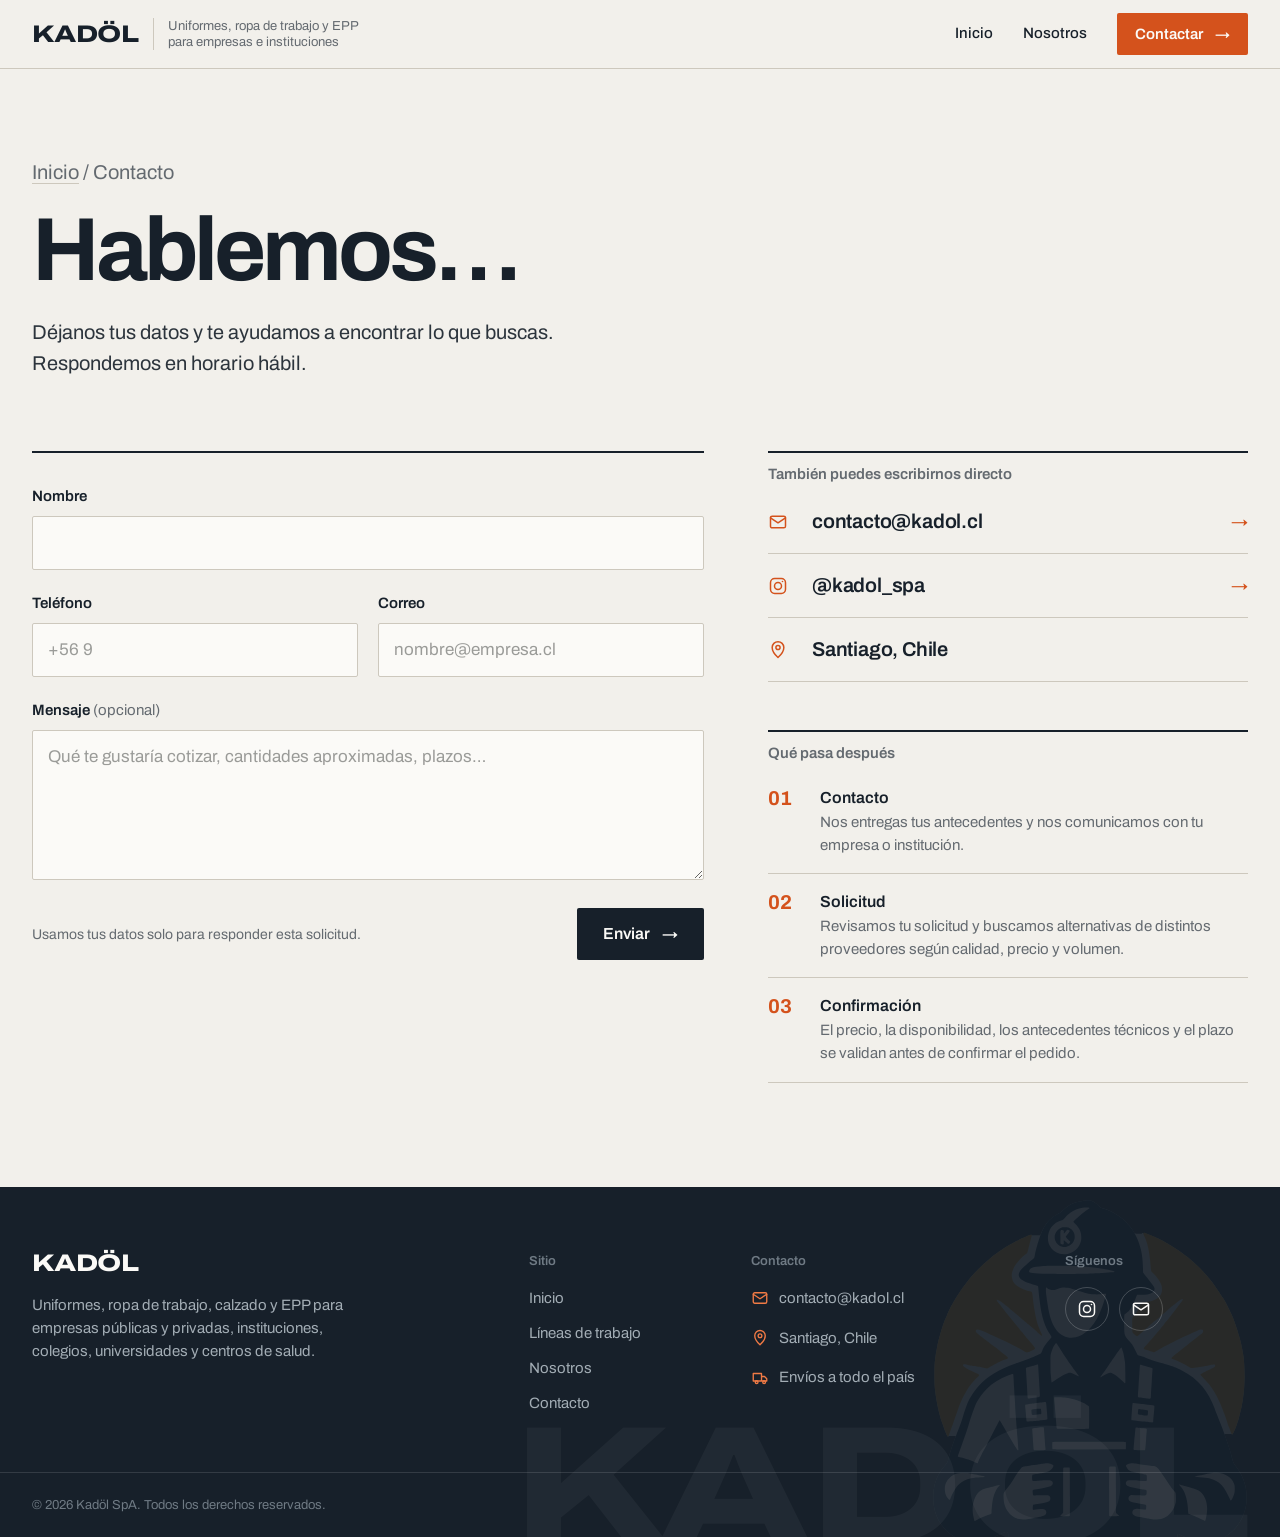
==== commit ffcf49d9: "Ajustes según feedback del cliente (hoja 09-11) - Cifras cerradas: 30+ clientes y 25+ marcas (Inicio" ====
--- a/contacto.html
+++ b/contacto.html
@@ -3,13 +3,13 @@
 <head>
   <meta charset="UTF-8">
   <meta name="viewport" content="width=device-width, initial-scale=1">
-  <title>Contacto | Kadol</title>
+  <title>Contacto | Kadöl</title>
   <meta name="description" content="Déjanos tu nombre, teléfono y correo y te contactamos para cotizar uniformes, ropa de trabajo, calzado o EPP para tu empresa o institución.">
   <link rel="canonical" href="https://kadoluniformes.cl/contacto.html">
   <meta property="og:type" content="website">
   <meta property="og:locale" content="es_CL">
-  <meta property="og:site_name" content="Kadol">
-  <meta property="og:title" content="Contacto | Kadol">
+  <meta property="og:site_name" content="Kadöl">
+  <meta property="og:title" content="Contacto | Kadöl">
   <meta property="og:description" content="Déjanos tu nombre, teléfono y correo y te contactamos para cotizar uniformes, ropa de trabajo, calzado o EPP para tu empresa o institución.">
   <meta property="og:url" content="https://kadoluniformes.cl/contacto.html">
   <meta property="og:image" content="https://kadoluniformes.cl/assets/img/og-kadol.jpg">
@@ -23,8 +23,8 @@
 <body>
   <header class="site-header">
     <div class="wrap">
-      <a href="./" class="brand" aria-label="Kadol, inicio">
-        <span class="wordmark">KADOL</span>
+      <a href="./" class="brand" aria-label="Kadöl, inicio">
+        <span class="wordmark">KADÖL</span>
         <span class="brand-desc">Uniformes, ropa de trabajo y EPP<br>para empresas e instituciones</span>
       </a>
       <nav class="nav" aria-label="Principal">
@@ -94,7 +94,7 @@
   <footer class="site-footer">
     <div class="wrap footer-grid">
       <div class="footer-about">
-        <a href="./" class="wordmark">KADOL</a>
+        <a href="./" class="wordmark">KADÖL</a>
         <p>Uniformes, ropa de trabajo, calzado y EPP para empresas públicas y privadas, instituciones, colegios, universidades y centros de salud.</p>
       </div>
       <nav aria-label="Sitio">
@@ -117,12 +117,12 @@
       <div>
         <p class="footer-title">Síguenos</p>
         <div class="social">
-          <a href="https://www.instagram.com/kadol_spa/" target="_blank" rel="noopener" aria-label="Instagram de Kadol"><svg class="icon" viewBox="0 0 24 24" fill="none" stroke="currentColor" stroke-width="1.8" stroke-linecap="round" stroke-linejoin="round" aria-hidden="true"><rect x="3" y="3" width="18" height="18" rx="5"/><circle cx="12" cy="12" r="4.2"/><circle cx="17.4" cy="6.6" r="1" fill="currentColor" stroke="none"/></svg></a>
-          <a href="mailto:contacto@kadol.cl" aria-label="Correo de Kadol"><svg class="icon" viewBox="0 0 24 24" fill="none" stroke="currentColor" stroke-width="1.8" stroke-linecap="round" stroke-linejoin="round" aria-hidden="true"><rect x="3" y="5" width="18" height="14" rx="2"/><path d="m3 7 9 6 9-6"/></svg></a>
+          <a href="https://www.instagram.com/kadol_spa/" target="_blank" rel="noopener" aria-label="Instagram de Kadöl"><svg class="icon" viewBox="0 0 24 24" fill="none" stroke="currentColor" stroke-width="1.8" stroke-linecap="round" stroke-linejoin="round" aria-hidden="true"><rect x="3" y="3" width="18" height="18" rx="5"/><circle cx="12" cy="12" r="4.2"/><circle cx="17.4" cy="6.6" r="1" fill="currentColor" stroke="none"/></svg></a>
+          <a href="mailto:contacto@kadol.cl" aria-label="Correo de Kadöl"><svg class="icon" viewBox="0 0 24 24" fill="none" stroke="currentColor" stroke-width="1.8" stroke-linecap="round" stroke-linejoin="round" aria-hidden="true"><rect x="3" y="5" width="18" height="14" rx="2"/><path d="m3 7 9 6 9-6"/></svg></a>
         </div>
       </div>
     </div>
-    <div class="wrap footer-bottom">&copy; <span data-year>2026</span> Kadol SpA. Todos los derechos reservados.</div>
+    <div class="wrap footer-bottom">&copy; <span data-year>2026</span> Kadöl SpA. Todos los derechos reservados.</div>
   </footer>
 
   <script>document.querySelectorAll('[data-year]').forEach(function (n) { n.textContent = new Date().getFullYear(); });</script>
--- a/assets/css/site.css
+++ b/assets/css/site.css
@@ -270,7 +270,33 @@
 .lightbox-close:hover { background: var(--white); color: var(--ink); }
 
 /* Footer */
-.site-footer { background: var(--ink); color: #a3adb5; font-size: 15px; }
+.site-footer { position: relative; isolation: isolate; overflow: hidden; background: var(--ink); color: #a3adb5; font-size: 15px; }
+/* Logo y nombre de Kadöl como marca de agua de fondo */
+.site-footer::before,
+.site-footer::after { position: absolute; z-index: -1; pointer-events: none; }
+.site-footer::before {
+  content: "";
+  right: max(var(--gutter), calc((100% - var(--wrap)) / 2 + var(--gutter)));
+  bottom: -24px;
+  width: 316px;
+  aspect-ratio: 544 / 624;
+  background: url("../img/logo-kadol.svg") no-repeat center / contain;
+  opacity: .07;
+}
+.site-footer::after {
+  content: "KAD\00D6L";
+  content: "KAD\00D6L" / "";
+  right: max(var(--gutter), calc((100% - var(--wrap)) / 2 + var(--gutter)));
+  bottom: -0.2em;
+  font-size: clamp(88px, 13vw, 184px);
+  font-weight: 800;
+  font-stretch: 125%;
+  letter-spacing: -0.02em;
+  line-height: 1;
+  color: #fff;
+  opacity: .04;
+  user-select: none;
+}
 .footer-grid { display: grid; grid-template-columns: 5fr 2fr 3fr 2fr; gap: 40px; padding-top: 64px; padding-bottom: 56px; }
 .footer-grid .wordmark { color: var(--white); }
 .footer-about p { margin-top: 16px; max-width: 340px; }
@@ -291,6 +317,7 @@
   .cover-grid { gap: 40px; }
   .brand-grid { --cols: 5; }
   .footer-grid { grid-template-columns: 1fr 1fr; }
+  .site-footer::after { bottom: 54px; }
   .cases-grid { --cols: 2; }
   .works-grid { grid-template-columns: repeat(3, minmax(0, 1fr)); }
 }
@@ -346,6 +373,8 @@
   .contact { padding-bottom: 72px; gap: 48px; }
   .form { grid-template-columns: 1fr; }
   .footer-grid { grid-template-columns: 1fr; gap: 32px; padding-top: 48px; padding-bottom: 32px; }
+  .site-footer::before { width: min(300px, 78vw); bottom: 40px; }
+  .site-footer::after { font-size: 21vw; bottom: 54px; }
 }
 @media (max-width: 380px) {
   .wordmark { font-size: 20px; }
